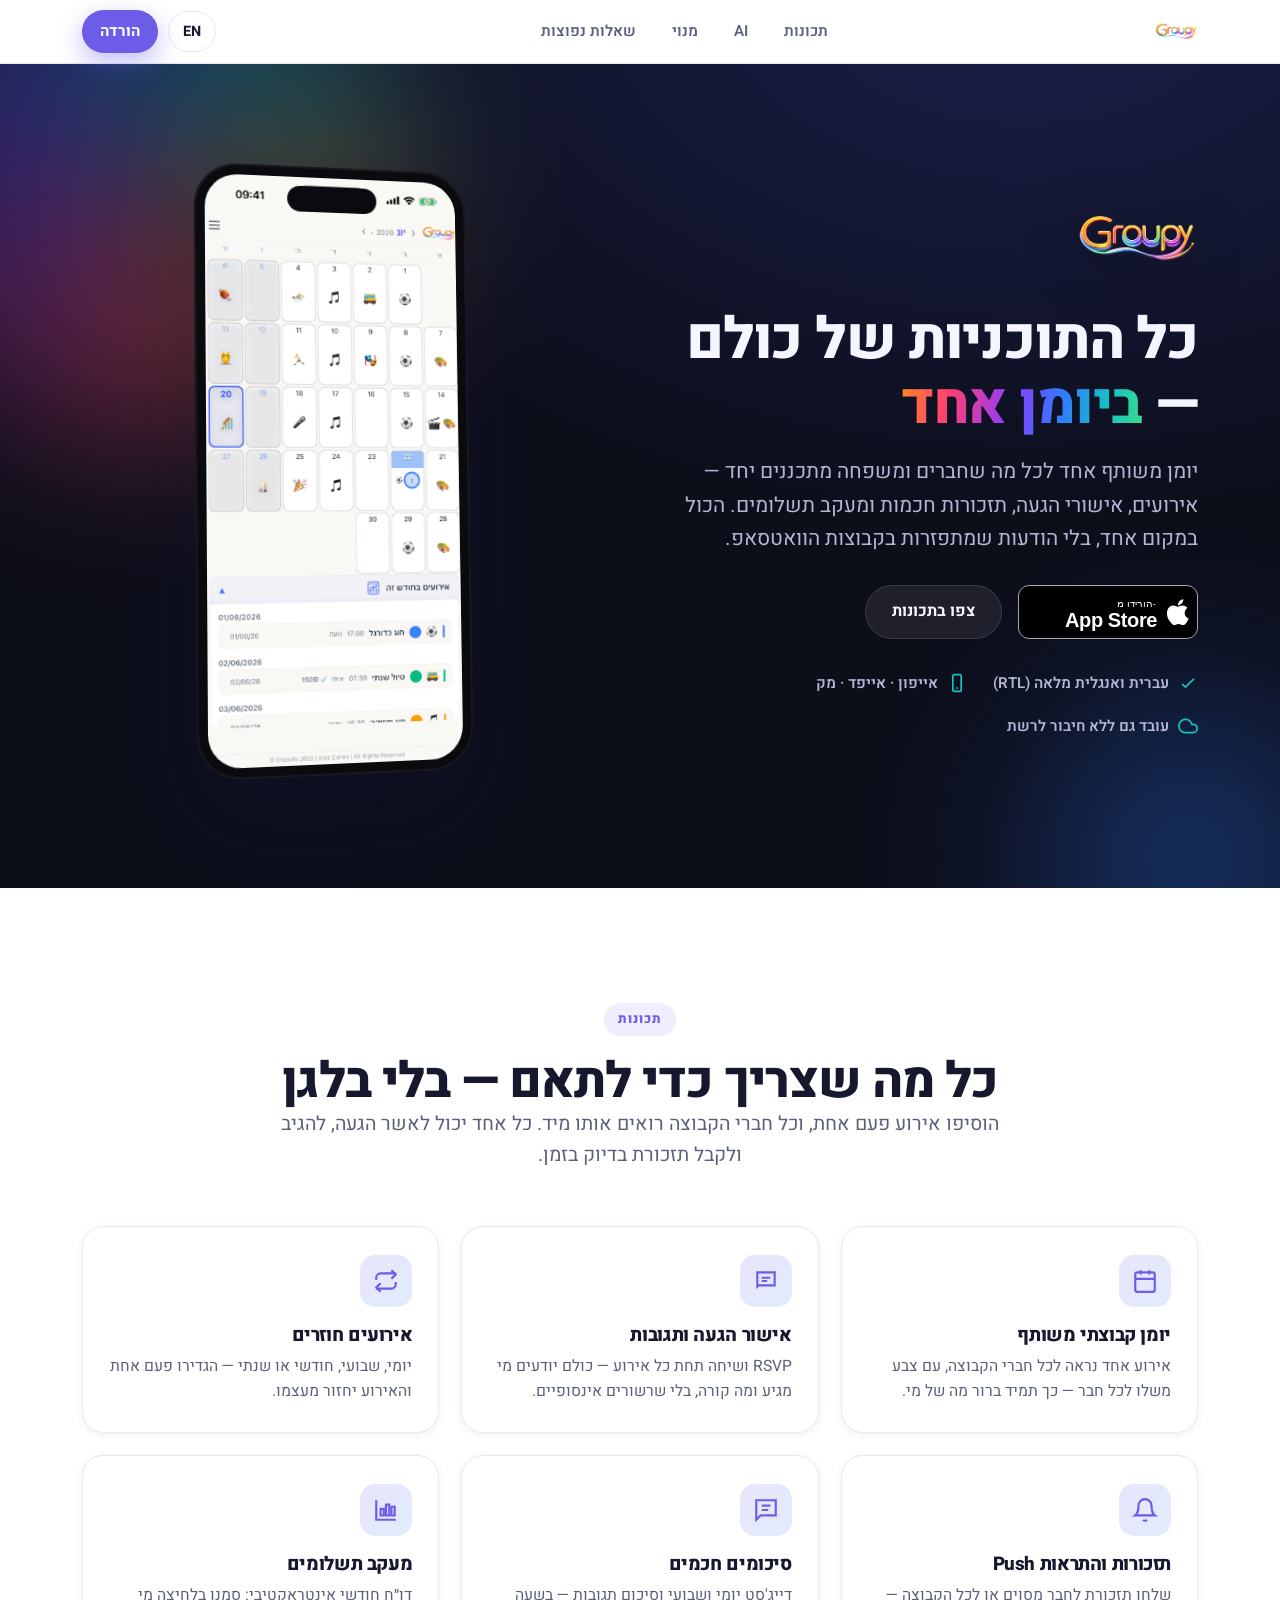
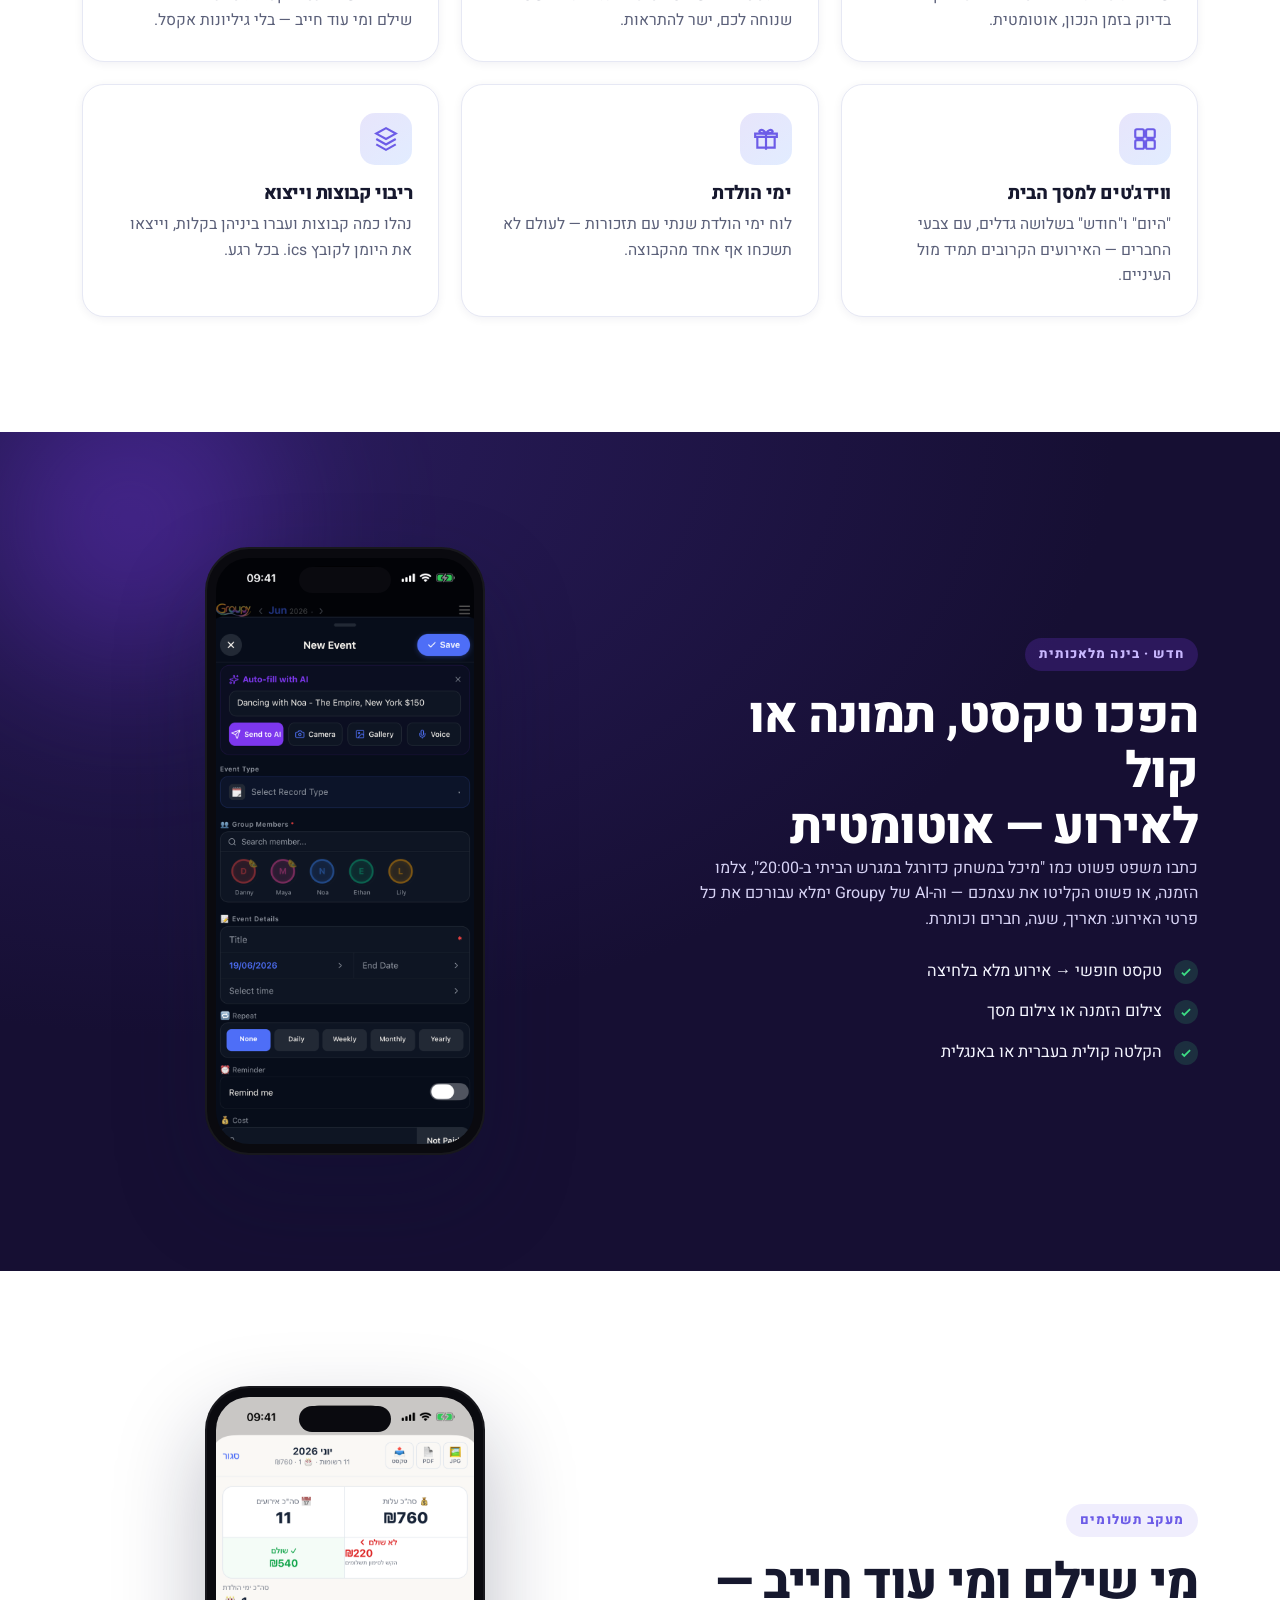
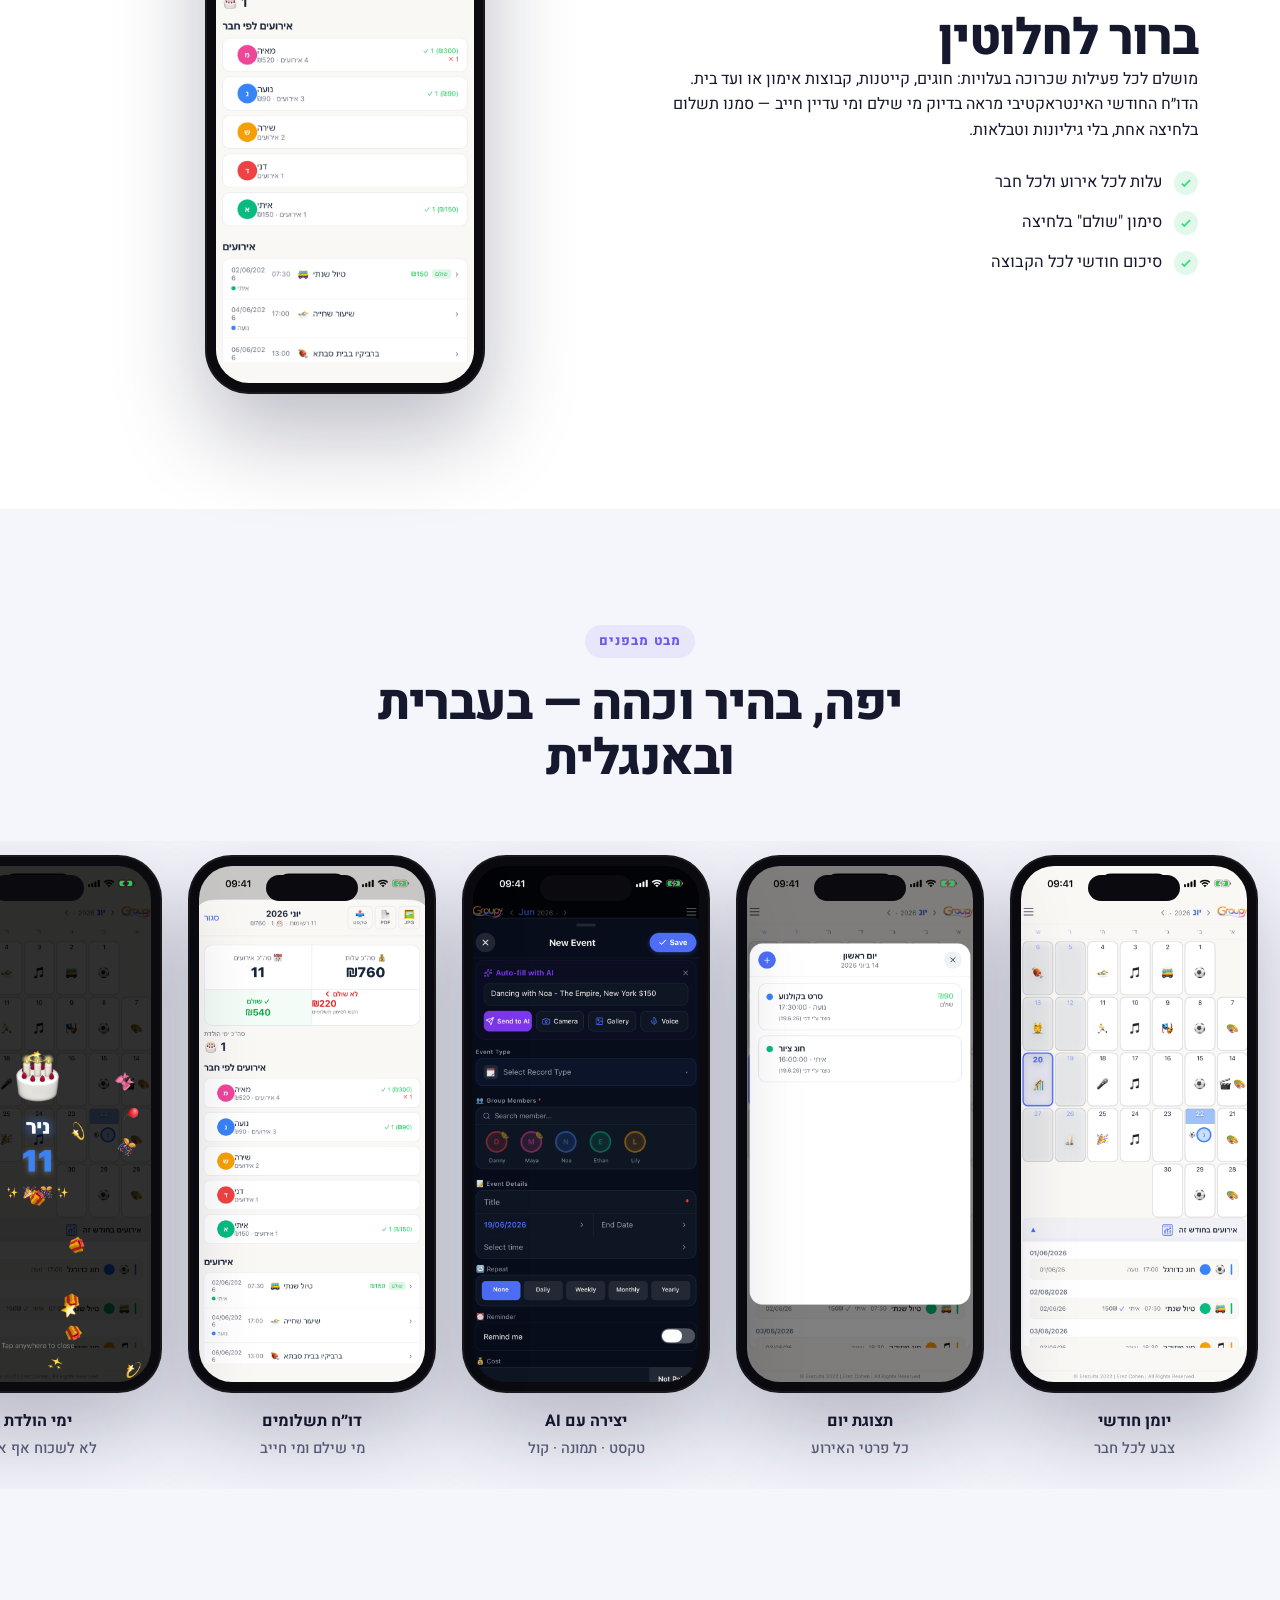
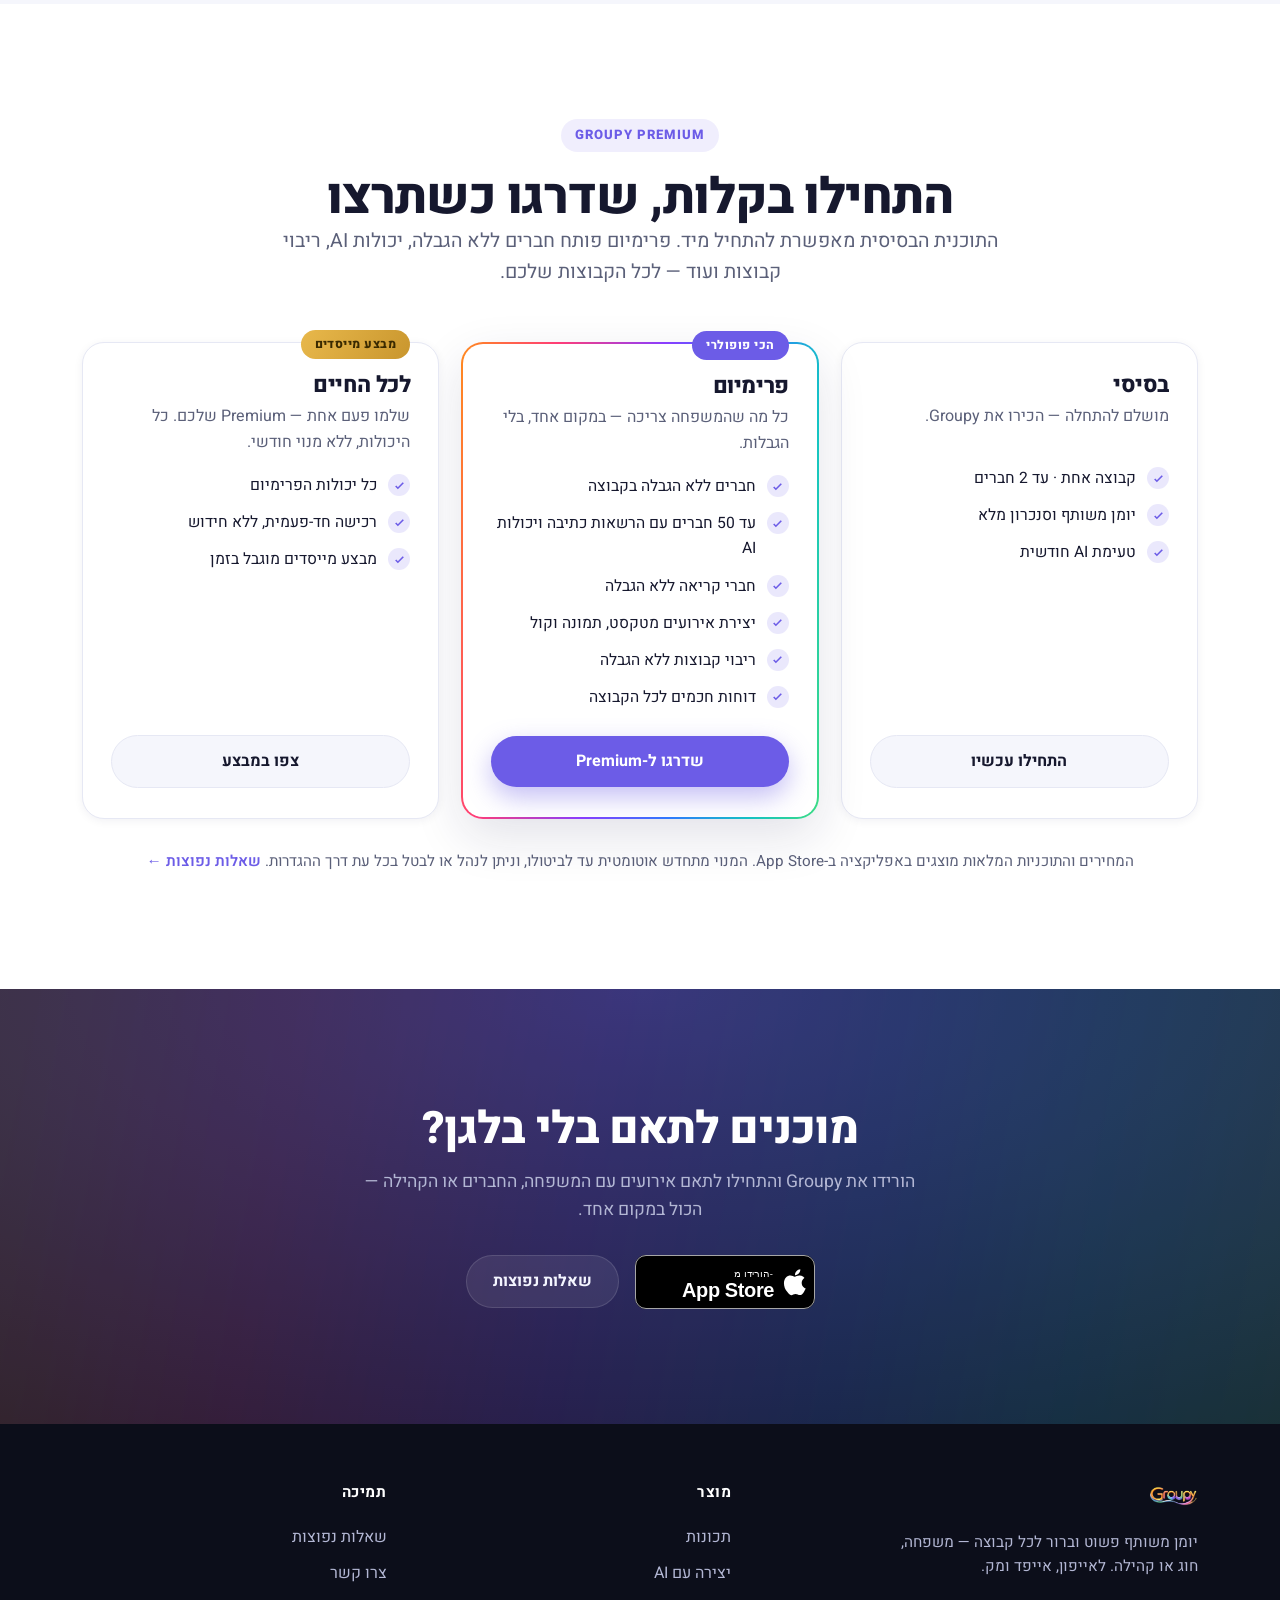
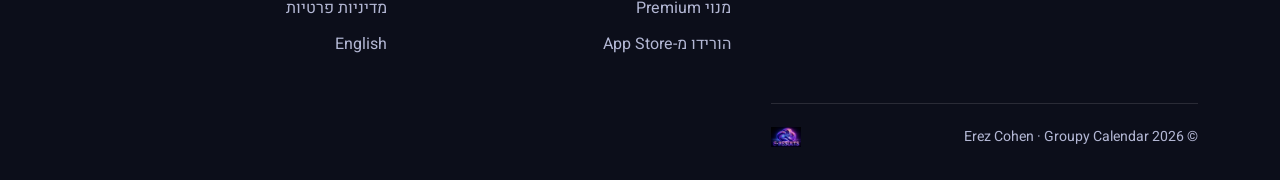
==== index.html @ 944840d6 "Groupy Calendar marketing & support site (bilingual HE/EN, GitHub Pages) Co-Authored-By: Claude Opus" ====
<!DOCTYPE html>
<html lang="he" dir="rtl" class="no-js">
<head>
  <meta charset="UTF-8" />
  <meta name="viewport" content="width=device-width, initial-scale=1" />
  <title>Groupy Calendar — יומן משותף לקבוצות, למשפחה ולחברים</title>
  <meta name="description" content="Groupy הוא יומן משותף פשוט וברור לכל קבוצה — משפחה, חוג או קהילה. אירוע אחד נראה לכולם, עם אישורי הגעה, תזכורות חכמות, יצירת אירועים ב-AI ומעקב תשלומים. לאייפון, אייפד ומק." />
  <meta name="theme-color" content="#0c0e1a" />
  <link rel="canonical" href="https://groupy-web.erezults.com/" />
  <link rel="alternate" hreflang="he" href="https://groupy-web.erezults.com/" />
  <link rel="alternate" hreflang="en" href="https://groupy-web.erezults.com/en/" />
  <link rel="alternate" hreflang="x-default" href="https://groupy-web.erezults.com/" />

  <!-- Open Graph -->
  <meta property="og:type" content="website" />
  <meta property="og:site_name" content="Groupy Calendar" />
  <meta property="og:title" content="Groupy Calendar — יומן משותף לקבוצות" />
  <meta property="og:description" content="כל התוכניות של כולם, ביומן אחד. אירועים, אישורי הגעה, תזכורות, AI ומעקב תשלומים — לאייפון, אייפד ומק." />
  <meta property="og:image" content="https://groupy-web.erezults.com/assets/img/og.png" />
  <meta property="og:url" content="https://groupy-web.erezults.com/" />
  <meta property="og:locale" content="he_IL" />
  <meta name="twitter:card" content="summary_large_image" />

  <link rel="icon" href="/favicon.ico" sizes="any" />
  <link rel="icon" type="image/png" href="/assets/img/favicon.png" />
  <link rel="apple-touch-icon" href="/assets/img/apple-touch-icon.png" />

  <link rel="preconnect" href="https://fonts.googleapis.com" />
  <link rel="preconnect" href="https://fonts.gstatic.com" crossorigin />
  <link href="https://fonts.googleapis.com/css2?family=Heebo:wght@400;500;600;700;800&family=Inter:wght@400;600;700;800&display=swap" rel="stylesheet" />
  <link rel="stylesheet" href="/assets/css/styles.css" />
</head>
<body>
<script>document.documentElement.classList.remove('no-js');</script>

<!-- ===== Nav ===== -->
<header class="nav" id="nav">
  <div class="container">
    <a class="nav-logo" href="/" aria-label="Groupy Calendar">
      <img src="/assets/img/groupy-wordmark.png" alt="Groupy" />
    </a>
    <nav class="nav-links" aria-label="ניווט ראשי">
      <a class="link" href="#features">תכונות</a>
      <a class="link" href="#ai">AI</a>
      <a class="link" href="#subscription">מנוי</a>
      <a class="link" href="/faq.html">שאלות נפוצות</a>
    </nav>
    <div class="nav-right">
      <a class="lang-toggle" href="/en/" hreflang="en" aria-label="Switch to English">EN</a>
      <a class="btn btn-primary nav-cta desk-cta" href="https://apps.apple.com/app/id6779937306" target="_blank" rel="noopener">הורדה</a>
      <button class="nav-burger" aria-label="תפריט" aria-expanded="false"><span></span></button>
    </div>
  </div>
</header>

<!-- ===== Hero ===== -->
<section class="hero">
  <div class="container">
    <div class="hero-copy">
      <img class="hero-wordmark" src="/assets/img/groupy-wordmark.png" alt="Groupy" />
      <h1>כל התוכניות של כולם — <span class="gradient-text">ביומן אחד</span></h1>
      <p class="sub">יומן משותף אחד לכל מה שחברים ומשפחה מתכננים יחד — אירועים, אישורי הגעה, תזכורות חכמות ומעקב תשלומים. הכול במקום אחד, בלי הודעות שמתפזרות בקבוצות הוואטסאפ.</p>
      <div class="hero-actions">
        <a class="appstore-badge" href="https://apps.apple.com/app/id6779937306" target="_blank" rel="noopener" aria-label="הורידו מ-App Store">
          <img src="/assets/img/appstore-badge-he.svg" alt="הורידו מ-App Store" width="180" height="54" />
        </a>
        <a class="btn btn-ghost on-dark" href="#features">צפו בתכונות</a>
      </div>
      <ul class="hero-badges">
        <li class="hero-badge"><svg viewBox="0 0 24 24" fill="none" stroke="currentColor" stroke-width="2"><path d="M5 13l4 4L19 7"/></svg> עברית ואנגלית מלאה (RTL)</li>
        <li class="hero-badge"><svg viewBox="0 0 24 24" fill="none" stroke="currentColor" stroke-width="2"><rect x="7" y="2" width="10" height="20" rx="2"/><path d="M11 18h2"/></svg> אייפון · אייפד · מק</li>
        <li class="hero-badge"><svg viewBox="0 0 24 24" fill="none" stroke="currentColor" stroke-width="2"><path d="M18 10h-1.26A8 8 0 1 0 9 20h9a5 5 0 0 0 0-10z"/></svg> עובד גם ללא חיבור לרשת</li>
      </ul>
    </div>
    <div class="hero-visual">
      <div class="phone phone-tilt">
        <img src="/assets/img/screens/he/calendar.png" alt="מסך היומן של Groupy" loading="eager" />
      </div>
    </div>
  </div>
</section>

<!-- ===== Features ===== -->
<section class="section" id="features">
  <div class="container">
    <div class="section-head reveal">
      <span class="eyebrow">תכונות</span>
      <h2 class="title">כל מה שצריך כדי לתאם — בלי בלגן</h2>
      <p class="lead">הוסיפו אירוע פעם אחת, וכל חברי הקבוצה רואים אותו מיד. כל אחד יכול לאשר הגעה, להגיב ולקבל תזכורת בדיוק בזמן.</p>
    </div>
    <div class="features-grid">
      <article class="feature-card reveal">
        <div class="feature-ic"><svg viewBox="0 0 24 24" fill="none" stroke="currentColor" stroke-width="2"><rect x="3" y="4" width="18" height="18" rx="2"/><path d="M3 10h18M8 2v4M16 2v4"/></svg></div>
        <h3>יומן קבוצתי משותף</h3>
        <p>אירוע אחד נראה לכל חברי הקבוצה, עם צבע משלו לכל חבר — כך תמיד ברור מה של מי.</p>
      </article>
      <article class="feature-card reveal">
        <div class="feature-ic"><svg viewBox="0 0 24 24" fill="none" stroke="currentColor" stroke-width="2"><path d="M4 4h16v12H5.2L4 17.2V4z"/><path d="M8 9h8M8 12h5"/></svg></div>
        <h3>אישור הגעה ותגובות</h3>
        <p>RSVP ושיחה תחת כל אירוע — כולם יודעים מי מגיע ומה קורה, בלי שרשורים אינסופיים.</p>
      </article>
      <article class="feature-card reveal">
        <div class="feature-ic"><svg viewBox="0 0 24 24" fill="none" stroke="currentColor" stroke-width="2"><path d="M17 2l4 4-4 4"/><path d="M3 11V9a4 4 0 0 1 4-4h14"/><path d="M7 22l-4-4 4-4"/><path d="M21 13v2a4 4 0 0 1-4 4H3"/></svg></div>
        <h3>אירועים חוזרים</h3>
        <p>יומי, שבועי, חודשי או שנתי — הגדירו פעם אחת והאירוע יחזור מעצמו.</p>
      </article>
      <article class="feature-card reveal">
        <div class="feature-ic"><svg viewBox="0 0 24 24" fill="none" stroke="currentColor" stroke-width="2"><path d="M18 8a6 6 0 1 0-12 0c0 7-3 9-3 9h18s-3-2-3-9"/><path d="M13.7 21a2 2 0 0 1-3.4 0"/></svg></div>
        <h3>תזכורות והתראות Push</h3>
        <p>שלחו תזכורת לחבר מסוים או לכל הקבוצה — בדיוק בזמן הנכון, אוטומטית.</p>
      </article>
      <article class="feature-card reveal">
        <div class="feature-ic"><svg viewBox="0 0 24 24" fill="none" stroke="currentColor" stroke-width="2"><path d="M3 3h18v14H7l-4 4V3z"/><path d="M8 8h8M8 12h6"/></svg></div>
        <h3>סיכומים חכמים</h3>
        <p>דייג'סט יומי ושבועי וסיכום תגובות — בשעה שנוחה לכם, ישר להתראות.</p>
      </article>
      <article class="feature-card reveal">
        <div class="feature-ic"><svg viewBox="0 0 24 24" fill="none" stroke="currentColor" stroke-width="2"><path d="M3 3v18h18"/><rect x="7" y="11" width="3" height="6"/><rect x="12" y="7" width="3" height="10"/><rect x="17" y="9" width="3" height="8"/></svg></div>
        <h3>מעקב תשלומים</h3>
        <p>דו״ח חודשי אינטראקטיבי: סמנו בלחיצה מי שילם ומי עוד חייב — בלי גיליונות אקסל.</p>
      </article>
      <article class="feature-card reveal">
        <div class="feature-ic"><svg viewBox="0 0 24 24" fill="none" stroke="currentColor" stroke-width="2"><rect x="3" y="3" width="8" height="8" rx="1.5"/><rect x="13" y="3" width="8" height="8" rx="1.5"/><rect x="3" y="13" width="8" height="8" rx="1.5"/><rect x="13" y="13" width="8" height="8" rx="1.5"/></svg></div>
        <h3>ווידג'טים למסך הבית</h3>
        <p>"היום" ו"חודש" בשלושה גדלים, עם צבעי החברים — האירועים הקרובים תמיד מול העיניים.</p>
      </article>
      <article class="feature-card reveal">
        <div class="feature-ic"><svg viewBox="0 0 24 24" fill="none" stroke="currentColor" stroke-width="2"><path d="M20 10v10H4V10"/><path d="M2 7h20v3H2z"/><path d="M12 22V7M12 7S9 2 6.5 4 9 7 12 7zM12 7s3-5 5.5-3S15 7 12 7z"/></svg></div>
        <h3>ימי הולדת</h3>
        <p>לוח ימי הולדת שנתי עם תזכורות — לעולם לא תשכחו אף אחד מהקבוצה.</p>
      </article>
      <article class="feature-card reveal">
        <div class="feature-ic"><svg viewBox="0 0 24 24" fill="none" stroke="currentColor" stroke-width="2"><path d="M12 2l9 5-9 5-9-5 9-5z"/><path d="M3 12l9 5 9-5"/><path d="M3 17l9 5 9-5"/></svg></div>
        <h3>ריבוי קבוצות וייצוא</h3>
        <p>נהלו כמה קבוצות ועברו ביניהן בקלות, וייצאו את היומן לקובץ ‎.ics‎ בכל רגע.</p>
      </article>
    </div>
  </div>
</section>

<!-- ===== AI spotlight ===== -->
<section class="section spotlight" id="ai">
  <div class="container">
    <div class="split">
      <div class="split-copy">
        <span class="eyebrow">חדש · בינה מלאכותית</span>
        <h2 class="title">הפכו טקסט, תמונה או קול<br/>לאירוע — אוטומטית</h2>
        <p>כתבו משפט פשוט כמו "מיכל במשחק כדורגל במגרש הביתי ב-20:00", צלמו הזמנה, או פשוט הקליטו את עצמכם — וה-AI של Groupy ימלא עבורכם את כל פרטי האירוע: תאריך, שעה, חברים וכותרת.</p>
        <ul class="feature-list on-dark">
          <li><span class="check"><svg viewBox="0 0 24 24" fill="none" stroke="currentColor" stroke-width="3"><path d="M5 13l4 4L19 7"/></svg></span> טקסט חופשי → אירוע מלא בלחיצה</li>
          <li><span class="check"><svg viewBox="0 0 24 24" fill="none" stroke="currentColor" stroke-width="3"><path d="M5 13l4 4L19 7"/></svg></span> צילום הזמנה או צילום מסך</li>
          <li><span class="check"><svg viewBox="0 0 24 24" fill="none" stroke="currentColor" stroke-width="3"><path d="M5 13l4 4L19 7"/></svg></span> הקלטה קולית בעברית או באנגלית</li>
        </ul>
      </div>
      <div class="split-media">
        <div class="phone"><img src="/assets/img/screens/he/ai.png" alt="יצירת אירוע עם AI ב-Groupy" loading="lazy" /></div>
      </div>
    </div>
  </div>
</section>

<!-- ===== Payments spotlight ===== -->
<section class="section" id="payments">
  <div class="container">
    <div class="split reverse">
      <div class="split-media">
        <div class="phone"><img src="/assets/img/screens/he/report.png" alt="דו״ח תשלומים חודשי ב-Groupy" loading="lazy" /></div>
      </div>
      <div class="split-copy" dir="rtl">
        <span class="eyebrow">מעקב תשלומים</span>
        <h2 class="title">מי שילם ומי עוד חייב — ברור לחלוטין</h2>
        <p>מושלם לכל פעילות שכרוכה בעלויות: חוגים, קייטנות, קבוצות אימון או ועד בית. הדו״ח החודשי האינטראקטיבי מראה בדיוק מי שילם ומי עדיין חייב — סמנו תשלום בלחיצה אחת, בלי גיליונות וטבלאות.</p>
        <ul class="feature-list">
          <li><span class="check"><svg viewBox="0 0 24 24" fill="none" stroke="currentColor" stroke-width="3"><path d="M5 13l4 4L19 7"/></svg></span> עלות לכל אירוע ולכל חבר</li>
          <li><span class="check"><svg viewBox="0 0 24 24" fill="none" stroke="currentColor" stroke-width="3"><path d="M5 13l4 4L19 7"/></svg></span> סימון "שולם" בלחיצה</li>
          <li><span class="check"><svg viewBox="0 0 24 24" fill="none" stroke="currentColor" stroke-width="3"><path d="M5 13l4 4L19 7"/></svg></span> סיכום חודשי לכל הקבוצה</li>
        </ul>
      </div>
    </div>
  </div>
</section>

<!-- ===== Screens gallery ===== -->
<section class="section" style="background:var(--surface-2)">
  <div class="container">
    <div class="section-head reveal">
      <span class="eyebrow">מבט מבפנים</span>
      <h2 class="title">יפה, בהיר וכהה — בעברית ובאנגלית</h2>
    </div>
  </div>
  <div class="gallery reveal" role="list" aria-label="צילומי מסך">
    <figure class="shot" role="listitem"><div class="phone"><img src="/assets/img/screens/he/calendar.png" alt="יומן חודשי" loading="lazy"/></div><figcaption>יומן חודשי<span>צבע לכל חבר</span></figcaption></figure>
    <figure class="shot" role="listitem"><div class="phone"><img src="/assets/img/screens/he/day.png" alt="תצוגת יום" loading="lazy"/></div><figcaption>תצוגת יום<span>כל פרטי האירוע</span></figcaption></figure>
    <figure class="shot" role="listitem"><div class="phone"><img src="/assets/img/screens/he/ai.png" alt="יצירה עם AI" loading="lazy"/></div><figcaption>יצירה עם AI<span>טקסט · תמונה · קול</span></figcaption></figure>
    <figure class="shot" role="listitem"><div class="phone"><img src="/assets/img/screens/he/report.png" alt="דו״ח תשלומים" loading="lazy"/></div><figcaption>דו״ח תשלומים<span>מי שילם ומי חייב</span></figcaption></figure>
    <figure class="shot" role="listitem"><div class="phone"><img src="/assets/img/screens/he/birthday.png" alt="ימי הולדת" loading="lazy"/></div><figcaption>ימי הולדת<span>לא לשכוח אף אחד</span></figcaption></figure>
    <figure class="shot" role="listitem"><div class="phone"><img src="/assets/img/screens/he/dark.png" alt="מצב כהה" loading="lazy"/></div><figcaption>מצב כהה<span>נעים לעיניים</span></figcaption></figure>
  </div>
</section>

<!-- ===== Subscription ===== -->
<section class="section" id="subscription">
  <div class="container">
    <div class="section-head reveal">
      <span class="eyebrow">Groupy Premium</span>
      <h2 class="title">התחילו בקלות, שדרגו כשתרצו</h2>
      <p class="lead">התוכנית הבסיסית מאפשרת להתחיל מיד. פרימיום פותח חברים ללא הגבלה, יכולות AI, ריבוי קבוצות ועוד — לכל הקבוצות שלכם.</p>
    </div>
    <div class="plans">
      <!-- Basic -->
      <article class="plan reveal">
        <h3>בסיסי</h3>
        <p class="plan-tagline">מושלם להתחלה — הכירו את Groupy.</p>
        <ul>
          <li><span class="check"><svg viewBox="0 0 24 24" fill="none" stroke="currentColor" stroke-width="3"><path d="M5 13l4 4L19 7"/></svg></span> קבוצה אחת · עד 2 חברים</li>
          <li><span class="check"><svg viewBox="0 0 24 24" fill="none" stroke="currentColor" stroke-width="3"><path d="M5 13l4 4L19 7"/></svg></span> יומן משותף וסנכרון מלא</li>
          <li><span class="check"><svg viewBox="0 0 24 24" fill="none" stroke="currentColor" stroke-width="3"><path d="M5 13l4 4L19 7"/></svg></span> טעימת AI חודשית</li>
        </ul>
        <a class="btn btn-ghost" href="https://apps.apple.com/app/id6779937306" target="_blank" rel="noopener">התחילו עכשיו</a>
      </article>
      <!-- Premium -->
      <article class="plan featured reveal">
        <span class="tag">הכי פופולרי</span>
        <h3>פרימיום</h3>
        <p class="plan-tagline">כל מה שהמשפחה צריכה — במקום אחד, בלי הגבלות.</p>
        <ul>
          <li><span class="check"><svg viewBox="0 0 24 24" fill="none" stroke="currentColor" stroke-width="3"><path d="M5 13l4 4L19 7"/></svg></span> חברים ללא הגבלה בקבוצה</li>
          <li><span class="check"><svg viewBox="0 0 24 24" fill="none" stroke="currentColor" stroke-width="3"><path d="M5 13l4 4L19 7"/></svg></span> עד 50 חברים עם הרשאות כתיבה ויכולות AI</li>
          <li><span class="check"><svg viewBox="0 0 24 24" fill="none" stroke="currentColor" stroke-width="3"><path d="M5 13l4 4L19 7"/></svg></span> חברי קריאה ללא הגבלה</li>
          <li><span class="check"><svg viewBox="0 0 24 24" fill="none" stroke="currentColor" stroke-width="3"><path d="M5 13l4 4L19 7"/></svg></span> יצירת אירועים מטקסט, תמונה וקול</li>
          <li><span class="check"><svg viewBox="0 0 24 24" fill="none" stroke="currentColor" stroke-width="3"><path d="M5 13l4 4L19 7"/></svg></span> ריבוי קבוצות ללא הגבלה</li>
          <li><span class="check"><svg viewBox="0 0 24 24" fill="none" stroke="currentColor" stroke-width="3"><path d="M5 13l4 4L19 7"/></svg></span> דוחות חכמים לכל הקבוצה</li>
        </ul>
        <a class="btn btn-primary" href="https://apps.apple.com/app/id6779937306" target="_blank" rel="noopener">שדרגו ל-Premium</a>
      </article>
      <!-- Lifetime -->
      <article class="plan lifetime reveal">
        <span class="tag">מבצע מייסדים</span>
        <h3>לכל החיים</h3>
        <p class="plan-tagline">שלמו פעם אחת — Premium שלכם. כל היכולות, ללא מנוי חודשי.</p>
        <ul>
          <li><span class="check"><svg viewBox="0 0 24 24" fill="none" stroke="currentColor" stroke-width="3"><path d="M5 13l4 4L19 7"/></svg></span> כל יכולות הפרימיום</li>
          <li><span class="check"><svg viewBox="0 0 24 24" fill="none" stroke="currentColor" stroke-width="3"><path d="M5 13l4 4L19 7"/></svg></span> רכישה חד-פעמית, ללא חידוש</li>
          <li><span class="check"><svg viewBox="0 0 24 24" fill="none" stroke="currentColor" stroke-width="3"><path d="M5 13l4 4L19 7"/></svg></span> מבצע מייסדים מוגבל בזמן</li>
        </ul>
        <a class="btn btn-ghost" href="https://apps.apple.com/app/id6779937306" target="_blank" rel="noopener">צפו במבצע</a>
      </article>
    </div>
    <p class="plan-note">המחירים והתוכניות המלאות מוצגים באפליקציה ב-App Store. המנוי מתחדש אוטומטית עד לביטולו, וניתן לנהל או לבטל בכל עת דרך ההגדרות. <a href="/faq.html" style="color:var(--accent);font-weight:600">שאלות נפוצות ←</a></p>
  </div>
</section>

<!-- ===== CTA band ===== -->
<section class="section cta-band">
  <div class="container">
    <h2>מוכנים לתאם בלי בלגן?</h2>
    <p>הורידו את Groupy והתחילו לתאם אירועים עם המשפחה, החברים או הקהילה — הכול במקום אחד.</p>
    <div class="cta-actions">
      <a class="appstore-badge" href="https://apps.apple.com/app/id6779937306" target="_blank" rel="noopener" aria-label="הורידו מ-App Store">
        <img src="/assets/img/appstore-badge-he.svg" alt="הורידו מ-App Store" width="180" height="54" />
      </a>
      <a class="btn btn-ghost on-dark" href="/faq.html">שאלות נפוצות</a>
    </div>
  </div>
</section>

<!-- ===== Footer ===== -->
<footer class="footer">
  <div class="container">
    <div class="footer-brand">
      <img src="/assets/img/groupy-wordmark.png" alt="Groupy" />
      <p>יומן משותף פשוט וברור לכל קבוצה — משפחה, חוג או קהילה. לאייפון, אייפד ומק.</p>
    </div>
    <div>
      <h4>מוצר</h4>
      <a href="#features">תכונות</a><br/>
      <a href="#ai">יצירה עם AI</a><br/>
      <a href="#subscription">מנוי Premium</a><br/>
      <a href="https://apps.apple.com/app/id6779937306" target="_blank" rel="noopener">הורידו מ-App Store</a>
    </div>
    <div>
      <h4>תמיכה</h4>
      <a href="/faq.html">שאלות נפוצות</a><br/>
      <a href="mailto:erezults@gmail.com">צרו קשר</a><br/>
      <a href="/privacy.html">מדיניות פרטיות</a><br/>
      <a href="/en/" hreflang="en">English</a>
    </div>
  </div>
  <div class="container">
    <div class="footer-bottom">
      <span>© 2026 Erez Cohen · Groupy Calendar</span>
      <span class="ez"><img src="/assets/img/erezults-logo.png" alt="Erezults" /></span>
    </div>
  </div>
</footer>

<script type="application/ld+json">
{
  "@context": "https://schema.org",
  "@type": "SoftwareApplication",
  "name": "Groupy Calendar",
  "operatingSystem": "iOS, iPadOS, macOS",
  "applicationCategory": "ProductivityApplication",
  "url": "https://groupy-web.erezults.com/",
  "image": "https://groupy-web.erezults.com/assets/img/og.png",
  "inLanguage": ["he", "en"],
  "description": "יומן משותף פשוט וברור לכל קבוצה — משפחה, חוג או קהילה. אירוע אחד נראה לכולם, עם אישורי הגעה, תזכורות, יצירת אירועים ב-AI ומעקב תשלומים.",
  "author": { "@type": "Organization", "name": "E-REZULTS", "email": "erezults@gmail.com" },
  "downloadUrl": "https://apps.apple.com/app/id6779937306"
}
</script>
<script src="/assets/js/main.js" defer></script>
</body>
</html>
---- assets/css/styles.css ----
/* ============================================================================
   Groupy Calendar — marketing site
   Bilingual (HE/RTL + EN/LTR) static site. Logical properties throughout so the
   same CSS serves both directions. Brand = the rainbow "Groupy" wordmark.
   ========================================================================== */

/* ----- Design tokens ----------------------------------------------------- */
:root {
  /* Brand rainbow (sampled from the Groupy wordmark) */
  --brand-orange: #ff8a1e;
  --brand-pink:   #ff3d77;
  --brand-purple: #8b3dff;
  --brand-blue:   #2f7bff;
  --brand-teal:   #14c4c4;
  --brand-green:  #3ddc84;
  --rainbow: linear-gradient(100deg,
              var(--brand-orange) 0%, var(--brand-pink) 22%,
              var(--brand-purple) 46%, var(--brand-blue) 66%,
              var(--brand-teal) 84%, var(--brand-green) 100%);

  /* Accents */
  --accent:        #6c5ce7;   /* indigo, app primary feel */
  --accent-strong: #7c3aed;   /* AI purple */
  --gold-1: #e8b84b;
  --gold-2: #c9962e;

  /* Neutrals */
  --ink:        #0c0e1a;      /* deep indigo-black (hero / footer) */
  --ink-soft:   #14172a;
  --text:       #16182e;
  --text-muted: #5b6079;
  --text-on-dark:        #f4f5ff;
  --text-on-dark-muted:  #b3b7d4;
  --surface:    #ffffff;
  --surface-2:  #f5f6fc;
  --surface-3:  #eceefb;
  --border:     #e6e8f4;
  --border-dark: rgba(255,255,255,.12);

  /* Type */
  --font-en: "Inter", -apple-system, BlinkMacSystemFont, "Segoe UI", Roboto, Helvetica, Arial, sans-serif;
  --font-he: "Heebo", "Assistant", -apple-system, BlinkMacSystemFont, "Segoe UI", Arial, sans-serif;
  --font: var(--font-en);

  /* Layout */
  --maxw: 1160px;
  --radius: 22px;
  --radius-sm: 14px;
  --shadow-sm: 0 2px 10px rgba(20,24,60,.06);
  --shadow-md: 0 18px 50px rgba(24,28,70,.12);
  --shadow-lg: 0 40px 90px rgba(16,18,52,.28);
  --nav-h: 64px;
}

html[lang="he"] { --font: var(--font-he); }

/* ----- Reset ------------------------------------------------------------- */
*, *::before, *::after { box-sizing: border-box; }
* { margin: 0; }
html { scroll-behavior: smooth; -webkit-text-size-adjust: 100%; }
body {
  font-family: var(--font);
  color: var(--text);
  background: var(--surface);
  line-height: 1.6;
  -webkit-font-smoothing: antialiased;
  text-rendering: optimizeLegibility;
  overflow-x: hidden;
}
img, svg { display: block; max-width: 100%; }
a { color: inherit; text-decoration: none; }
button { font: inherit; cursor: pointer; }
ul { list-style: none; padding: 0; }
:focus-visible { outline: 3px solid var(--accent); outline-offset: 2px; border-radius: 6px; }

/* ----- Helpers ----------------------------------------------------------- */
.container { width: 100%; max-width: var(--maxw); margin-inline: auto; padding-inline: 22px; }
.section { padding-block: clamp(64px, 9vw, 120px); }
.eyebrow {
  display: inline-block; font-weight: 800; font-size: .82rem; letter-spacing: .08em;
  text-transform: uppercase; color: var(--accent);
  background: rgba(108,92,231,.1); padding: 6px 14px; border-radius: 999px; margin-bottom: 18px;
}
.section-head { max-width: 720px; margin-inline: auto; text-align: center; margin-bottom: 54px; }
.gradient-text {
  background: var(--rainbow); -webkit-background-clip: text; background-clip: text;
  color: transparent; -webkit-text-fill-color: transparent;
}
h1, h2, h3 { line-height: 1.12; letter-spacing: -.02em; font-weight: 800; }
h2.title { font-size: clamp(2rem, 4.4vw, 3.1rem); }
.lead { font-size: clamp(1.05rem, 1.6vw, 1.22rem); color: var(--text-muted); }
.center { text-align: center; }

/* ----- Buttons ----------------------------------------------------------- */
.btn {
  display: inline-flex; align-items: center; justify-content: center; gap: 10px;
  font-weight: 700; padding: 13px 26px; border-radius: 999px; border: 0;
  transition: transform .18s ease, box-shadow .18s ease, background .18s ease;
  white-space: nowrap;
}
.btn:active { transform: translateY(1px) scale(.99); }
.btn-primary { color: #fff; background: var(--accent); box-shadow: 0 10px 26px rgba(108,92,231,.4); }
.btn-primary:hover { background: #5a49db; box-shadow: 0 14px 32px rgba(108,92,231,.5); transform: translateY(-2px); }
.btn-ghost { color: var(--text); background: var(--surface-2); border: 1px solid var(--border); }
.btn-ghost:hover { background: var(--surface-3); transform: translateY(-2px); }
.btn-ghost.on-dark { color: var(--text-on-dark); background: rgba(255,255,255,.08); border-color: var(--border-dark); }
.btn-ghost.on-dark:hover { background: rgba(255,255,255,.16); }

/* Apple "Download on the App Store" badge */
.appstore-badge { display: inline-flex; transition: transform .18s ease, filter .18s ease; }
.appstore-badge:hover { transform: translateY(-2px); filter: brightness(1.08); }
.appstore-badge svg { height: 56px; width: auto; }
.appstore-badge.sm svg { height: 48px; }

/* ----- Navbar ------------------------------------------------------------ */
.nav {
  position: sticky; top: 0; z-index: 50; height: var(--nav-h);
  display: flex; align-items: center;
  background: rgba(255,255,255,.72); backdrop-filter: saturate(180%) blur(18px);
  -webkit-backdrop-filter: saturate(180%) blur(18px);
  border-bottom: 1px solid var(--border);
}
.nav .container { display: flex; align-items: center; justify-content: space-between; gap: 18px; }
.nav-logo { display: flex; align-items: center; gap: 10px; font-weight: 800; }
.nav-logo img { height: 30px; }
.nav-links { display: flex; align-items: center; gap: 8px; }
.nav-links a.link {
  padding: 8px 14px; border-radius: 999px; color: var(--text-muted); font-weight: 600; font-size: .95rem;
  transition: color .15s ease, background .15s ease;
}
.nav-links a.link:hover { color: var(--text); background: var(--surface-2); }
.nav-right { display: flex; align-items: center; gap: 10px; }
.lang-toggle {
  display: inline-flex; align-items: center; gap: 6px; font-weight: 700; font-size: .9rem;
  padding: 8px 14px; border-radius: 999px; border: 1px solid var(--border); background: var(--surface);
  color: var(--text); transition: background .15s ease;
}
.lang-toggle:hover { background: var(--surface-2); }
.nav-cta { padding: 9px 18px; font-size: .95rem; }
.nav-burger { display: none; width: 42px; height: 42px; border-radius: 12px; border: 1px solid var(--border);
  background: var(--surface); align-items: center; justify-content: center; }
.nav-burger span { display: block; width: 18px; height: 2px; background: var(--text); position: relative; }
.nav-burger span::before, .nav-burger span::after { content: ""; position: absolute; inset-inline: 0; height: 2px; background: var(--text); }
.nav-burger span::before { top: -6px; } .nav-burger span::after { top: 6px; }

/* ----- Hero -------------------------------------------------------------- */
.hero {
  position: relative; overflow: hidden; color: var(--text-on-dark);
  background: radial-gradient(120% 120% at 80% -10%, #1b1f4a 0%, var(--ink) 55%);
  padding-block: clamp(56px, 8vw, 100px) clamp(70px, 9vw, 120px);
}
.hero::before, .hero::after {
  content: ""; position: absolute; border-radius: 50%; filter: blur(80px); opacity: .5; z-index: 0;
  pointer-events: none;
}
.hero::before { width: 540px; height: 540px; inset-block-start: -160px; inset-inline-end: -120px;
  background: conic-gradient(from 120deg, var(--brand-orange), var(--brand-pink), var(--brand-purple), var(--brand-blue), var(--brand-teal), var(--brand-orange)); opacity: .35; }
.hero::after { width: 460px; height: 460px; inset-block-end: -200px; inset-inline-start: -140px;
  background: radial-gradient(circle, var(--brand-blue), transparent 70%); opacity: .45; }
.hero .container { position: relative; z-index: 1; display: grid; grid-template-columns: 1.05fr .95fr;
  gap: clamp(24px, 4vw, 60px); align-items: center; }
.hero-copy { max-width: 620px; }
.hero-wordmark { height: clamp(54px, 8vw, 84px); width: auto; margin-bottom: 26px; filter: drop-shadow(0 8px 30px rgba(0,0,0,.4)); }
.hero h1 { font-size: clamp(2.1rem, 5vw, 3.6rem); margin-bottom: 18px; }
.hero p.sub { font-size: clamp(1.06rem, 1.8vw, 1.3rem); color: var(--text-on-dark-muted); margin-bottom: 30px; max-width: 540px; }
.hero-actions { display: flex; flex-wrap: wrap; align-items: center; gap: 16px; }
.hero-badges { display: flex; flex-wrap: wrap; gap: 18px 26px; margin-top: 32px; }
.hero-badge { display: inline-flex; align-items: center; gap: 9px; color: var(--text-on-dark-muted); font-weight: 600; font-size: .95rem; }
.hero-badge svg { width: 20px; height: 20px; color: var(--brand-teal); flex: none; }

/* Hero phone */
.hero-visual { display: flex; justify-content: center; position: relative; }
.hero-visual .phone { animation: float 6s ease-in-out infinite; }
@keyframes float { 0%,100% { transform: translateY(0); } 50% { transform: translateY(-16px); } }

/* ----- iPhone mockup ----------------------------------------------------- */
.phone {
  position: relative; width: 280px; max-width: 76vw; aspect-ratio: 1320 / 2868;
  background: #0a0a0f; border-radius: 44px; padding: 11px;
  box-shadow: var(--shadow-lg), inset 0 0 0 2px rgba(255,255,255,.06);
}
.phone::before { /* dynamic island */
  content: ""; position: absolute; top: 20px; inset-inline: 0; margin-inline: auto;
  width: 92px; height: 26px; background: #0a0a0f; border-radius: 999px; z-index: 3;
}
.phone img { width: 100%; height: 100%; object-fit: cover; border-radius: 33px; display: block; }
.phone-tilt { transform: perspective(1400px) rotateY(-12deg) rotateX(3deg); }
html[dir="rtl"] .phone-tilt { transform: perspective(1400px) rotateY(12deg) rotateX(3deg); }

/* ----- Logo strip / pills ------------------------------------------------ */
.pills { display: flex; flex-wrap: wrap; justify-content: center; gap: 12px; }
.pill { display: inline-flex; align-items: center; gap: 9px; padding: 10px 18px; border-radius: 999px;
  background: var(--surface-2); border: 1px solid var(--border); font-weight: 600; color: var(--text); font-size: .95rem; }
.pill svg { width: 18px; height: 18px; color: var(--accent); }

/* ----- Feature grid ------------------------------------------------------ */
.features-grid { display: grid; grid-template-columns: repeat(3, 1fr); gap: 22px; }
.feature-card {
  background: var(--surface); border: 1px solid var(--border); border-radius: var(--radius);
  padding: 28px 26px; box-shadow: var(--shadow-sm); transition: transform .2s ease, box-shadow .2s ease, border-color .2s ease;
}
.feature-card:hover { transform: translateY(-4px); box-shadow: var(--shadow-md); border-color: #d6d9ef; }
.feature-ic { width: 52px; height: 52px; border-radius: 15px; display: grid; place-items: center; margin-bottom: 18px;
  background: linear-gradient(140deg, rgba(108,92,231,.16), rgba(47,123,255,.14)); color: var(--accent); }
.feature-ic svg { width: 26px; height: 26px; }
.feature-card h3 { font-size: 1.18rem; margin-bottom: 8px; }
.feature-card p { color: var(--text-muted); font-size: .98rem; }

/* ----- Split / spotlight ------------------------------------------------- */
.split { display: grid; grid-template-columns: 1fr 1fr; gap: clamp(28px, 5vw, 72px); align-items: center; }
.split.reverse { direction: ltr; }
.split-media { display: flex; justify-content: center; }
.spotlight {
  position: relative; overflow: hidden; color: var(--text-on-dark);
  background: radial-gradient(120% 120% at 15% 0%, #2a1c5e 0%, #160f33 60%);
}
.spotlight::after { content:""; position:absolute; width:420px; height:420px; border-radius:50%;
  background: radial-gradient(circle, var(--accent-strong), transparent 70%); filter: blur(70px); opacity:.5;
  inset-block-start:-120px; inset-inline-end:-80px; }
.spotlight .eyebrow { color: #c9b8ff; background: rgba(124,58,237,.22); }
.spotlight h2 { color: #fff; }
.spotlight p { color: #d7d3f5; }
.spotlight .container { position: relative; z-index: 1; }
.feature-list { display: grid; gap: 14px; margin-top: 26px; }
.feature-list li { display: flex; align-items: flex-start; gap: 12px; font-size: 1.02rem; }
.feature-list .check { flex: none; width: 24px; height: 24px; border-radius: 50%; display: grid; place-items: center;
  background: rgba(61,220,132,.16); color: var(--brand-green); margin-top: 2px; }
.feature-list .check svg { width: 14px; height: 14px; }
.on-dark .feature-list li { color: var(--text-on-dark); }

/* ----- Screens gallery --------------------------------------------------- */
.gallery { display: flex; gap: 26px; overflow-x: auto; padding-block: 14px 28px; padding-inline: 22px;
  scroll-snap-type: x mandatory; -webkit-overflow-scrolling: touch; }
.gallery::-webkit-scrollbar { height: 8px; }
.gallery::-webkit-scrollbar-thumb { background: var(--border); border-radius: 999px; }
.gallery .shot { scroll-snap-align: center; flex: none; }
.gallery .phone { width: 248px; }
.shot figcaption { text-align: center; margin-top: 16px; font-weight: 700; color: var(--text); }
.shot figcaption span { display: block; font-weight: 500; color: var(--text-muted); font-size: .92rem; margin-top: 2px; }

/* ----- Subscription / plans --------------------------------------------- */
.plans { display: grid; grid-template-columns: repeat(3, 1fr); gap: 22px; align-items: stretch; }
.plan {
  position: relative; display: flex; flex-direction: column; background: var(--surface);
  border: 1px solid var(--border); border-radius: var(--radius); padding: 30px 28px; box-shadow: var(--shadow-sm);
}
.plan.featured { border: 0; box-shadow: var(--shadow-md);
  background: linear-gradient(var(--surface), var(--surface)) padding-box,
              var(--rainbow) border-box; border: 2px solid transparent; }
.plan .tag { position: absolute; inset-block-start: -13px; inset-inline-start: 28px; padding: 5px 14px; border-radius: 999px;
  font-size: .76rem; font-weight: 800; letter-spacing: .04em; text-transform: uppercase; color: #fff; background: var(--accent); }
.plan.lifetime .tag { background: linear-gradient(120deg, var(--gold-1), var(--gold-2)); color: #3a2a00; }
.plan h3 { font-size: 1.4rem; margin-bottom: 6px; }
.plan .plan-tagline { color: var(--text-muted); margin-bottom: 18px; min-height: 44px; }
.plan .price-note { font-weight: 700; color: var(--accent); margin-bottom: 20px; font-size: .96rem; }
.plan.lifetime .price-note { color: var(--gold-2); }
.plan ul { display: grid; gap: 12px; margin-bottom: 26px; }
.plan li { display: flex; align-items: flex-start; gap: 11px; color: var(--text); font-size: .98rem; }
.plan li .check { flex: none; width: 22px; height: 22px; border-radius: 50%; display: grid; place-items: center;
  background: rgba(108,92,231,.14); color: var(--accent); margin-top: 1px; }
.plan li .check svg { width: 13px; height: 13px; }
.plan .btn { margin-top: auto; width: 100%; }
.plan-note { text-align: center; color: var(--text-muted); margin-top: 30px; font-size: .95rem; }

/* ----- CTA band ---------------------------------------------------------- */
.cta-band { position: relative; overflow: hidden; color: #fff; text-align: center;
  background: radial-gradient(120% 140% at 50% 0%, #2a2f66, var(--ink)); }
.cta-band::before { content:""; position:absolute; inset:0; background: var(--rainbow); opacity:.14; mix-blend-mode: screen; }
.cta-band .container { position: relative; z-index: 1; }
.cta-band h2 { color: #fff; font-size: clamp(1.9rem, 4vw, 2.8rem); margin-bottom: 14px; }
.cta-band p { color: var(--text-on-dark-muted); max-width: 560px; margin-inline: auto; margin-bottom: 30px; font-size: 1.1rem; }
.cta-actions { display: flex; flex-wrap: wrap; gap: 16px; justify-content: center; align-items: center; }

/* ----- FAQ --------------------------------------------------------------- */
.faq-hero { background: radial-gradient(120% 120% at 80% -10%, #1b1f4a 0%, var(--ink) 60%); color: var(--text-on-dark);
  padding-block: clamp(56px, 8vw, 88px); text-align: center; }
.faq-hero h1 { font-size: clamp(2rem, 4.5vw, 3rem); margin-bottom: 12px; }
.faq-hero p { color: var(--text-on-dark-muted); max-width: 560px; margin-inline: auto; font-size: 1.1rem; }
.faq-wrap { max-width: 800px; margin-inline: auto; }
.faq-group-title { font-size: 1.3rem; margin: 36px 0 14px; }
.faq-item { border: 1px solid var(--border); border-radius: var(--radius-sm); background: var(--surface);
  margin-bottom: 12px; overflow: hidden; box-shadow: var(--shadow-sm); }
.faq-q { display: flex; align-items: center; justify-content: space-between; gap: 16px; width: 100%;
  text-align: start; padding: 20px 22px; background: none; border: 0; font-weight: 700; font-size: 1.05rem; color: var(--text); }
.faq-q .chev { flex: none; width: 22px; height: 22px; color: var(--accent); transition: transform .25s ease; }
.faq-item.open .faq-q .chev { transform: rotate(180deg); }
.faq-a { padding: 0 22px; max-height: 0; overflow: hidden; transition: max-height .35s ease, padding .35s ease; color: var(--text-muted); }
.faq-item.open .faq-a { padding: 0 22px 22px; max-height: 640px; }
.faq-a p + p { margin-top: 10px; }
.faq-a a { color: var(--accent); font-weight: 600; }
/* No-JS fallback: show all answers */
.no-js .faq-a { max-height: none; padding: 0 22px 22px; }
.no-js .faq-q .chev { display: none; }

/* ----- Footer ------------------------------------------------------------ */
.footer { background: var(--ink); color: var(--text-on-dark-muted); padding-block: 56px 32px; }
.footer .container { display: grid; grid-template-columns: 1.4fr 1fr 1fr; gap: 40px; }
.footer h4 { color: #fff; font-size: .95rem; letter-spacing: .04em; text-transform: uppercase; margin-bottom: 16px; }
.footer a { color: var(--text-on-dark-muted); display: inline-block; padding: 5px 0; transition: color .15s ease; }
.footer a:hover { color: #fff; }
.footer-brand img { height: 34px; margin-bottom: 16px; }
.footer-brand p { max-width: 320px; font-size: .96rem; }
.footer-bottom { border-top: 1px solid var(--border-dark); margin-top: 40px; padding-top: 22px;
  display: flex; flex-wrap: wrap; gap: 12px; justify-content: space-between; align-items: center; font-size: .88rem; }
.footer-bottom .ez { display: inline-flex; align-items: center; gap: 8px; }
.footer-bottom .ez img { height: 20px; opacity: .9; }

/* ----- Reveal animation -------------------------------------------------- */
.reveal { opacity: 0; transform: translateY(24px); transition: opacity .6s ease, transform .6s ease; }
.reveal.in { opacity: 1; transform: none; }
@media (prefers-reduced-motion: reduce) {
  .reveal { opacity: 1; transform: none; transition: none; }
  .hero-visual .phone { animation: none; }
  html { scroll-behavior: auto; }
}

/* ----- Responsive -------------------------------------------------------- */
@media (max-width: 940px) {
  .hero .container { grid-template-columns: 1fr; text-align: center; }
  .hero-copy { margin-inline: auto; }
  .hero p.sub { margin-inline: auto; }
  .hero-actions, .hero-badges { justify-content: center; }
  .hero-visual { margin-top: 44px; }
  .phone-tilt, html[dir="rtl"] .phone-tilt { transform: none; }
  .features-grid { grid-template-columns: repeat(2, 1fr); }
  .plans { grid-template-columns: 1fr; max-width: 440px; margin-inline: auto; }
  .split { grid-template-columns: 1fr; }
  .split .split-copy { order: 2; }
  .split .split-media { order: 1; }
  .footer .container { grid-template-columns: 1fr 1fr; }
  .footer-brand { grid-column: 1 / -1; }
}
@media (max-width: 600px) {
  .nav-links, .nav .desk-cta { display: none; }
  .nav-burger { display: inline-flex; }
  .nav.open .nav-links { display: flex; position: absolute; inset-block-start: var(--nav-h); inset-inline: 0;
    flex-direction: column; align-items: stretch; gap: 4px; padding: 14px 22px 22px;
    background: rgba(255,255,255,.97); backdrop-filter: blur(18px); border-bottom: 1px solid var(--border); box-shadow: var(--shadow-md); }
  .nav.open .nav-links a.link { padding: 12px 14px; font-size: 1.05rem; }
  .features-grid { grid-template-columns: 1fr; }
  .feature-card { padding: 24px 22px; }
}
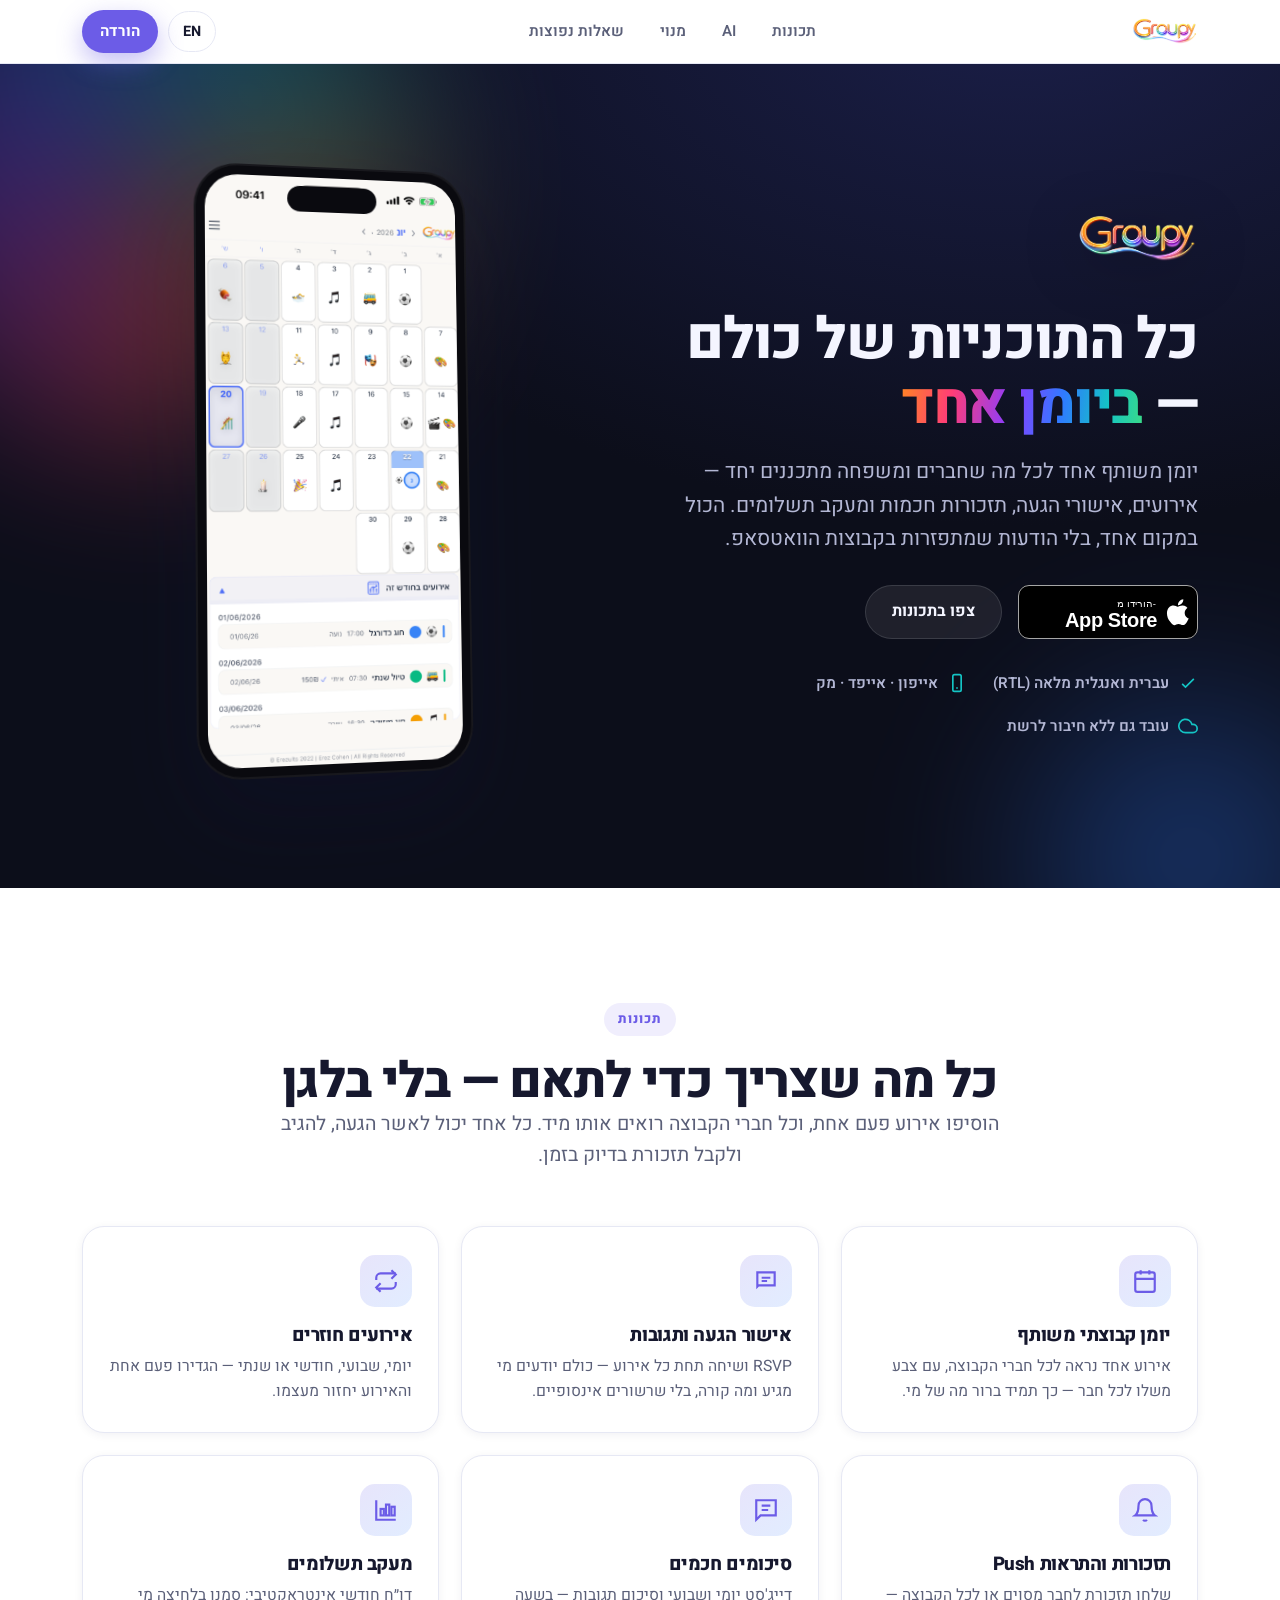
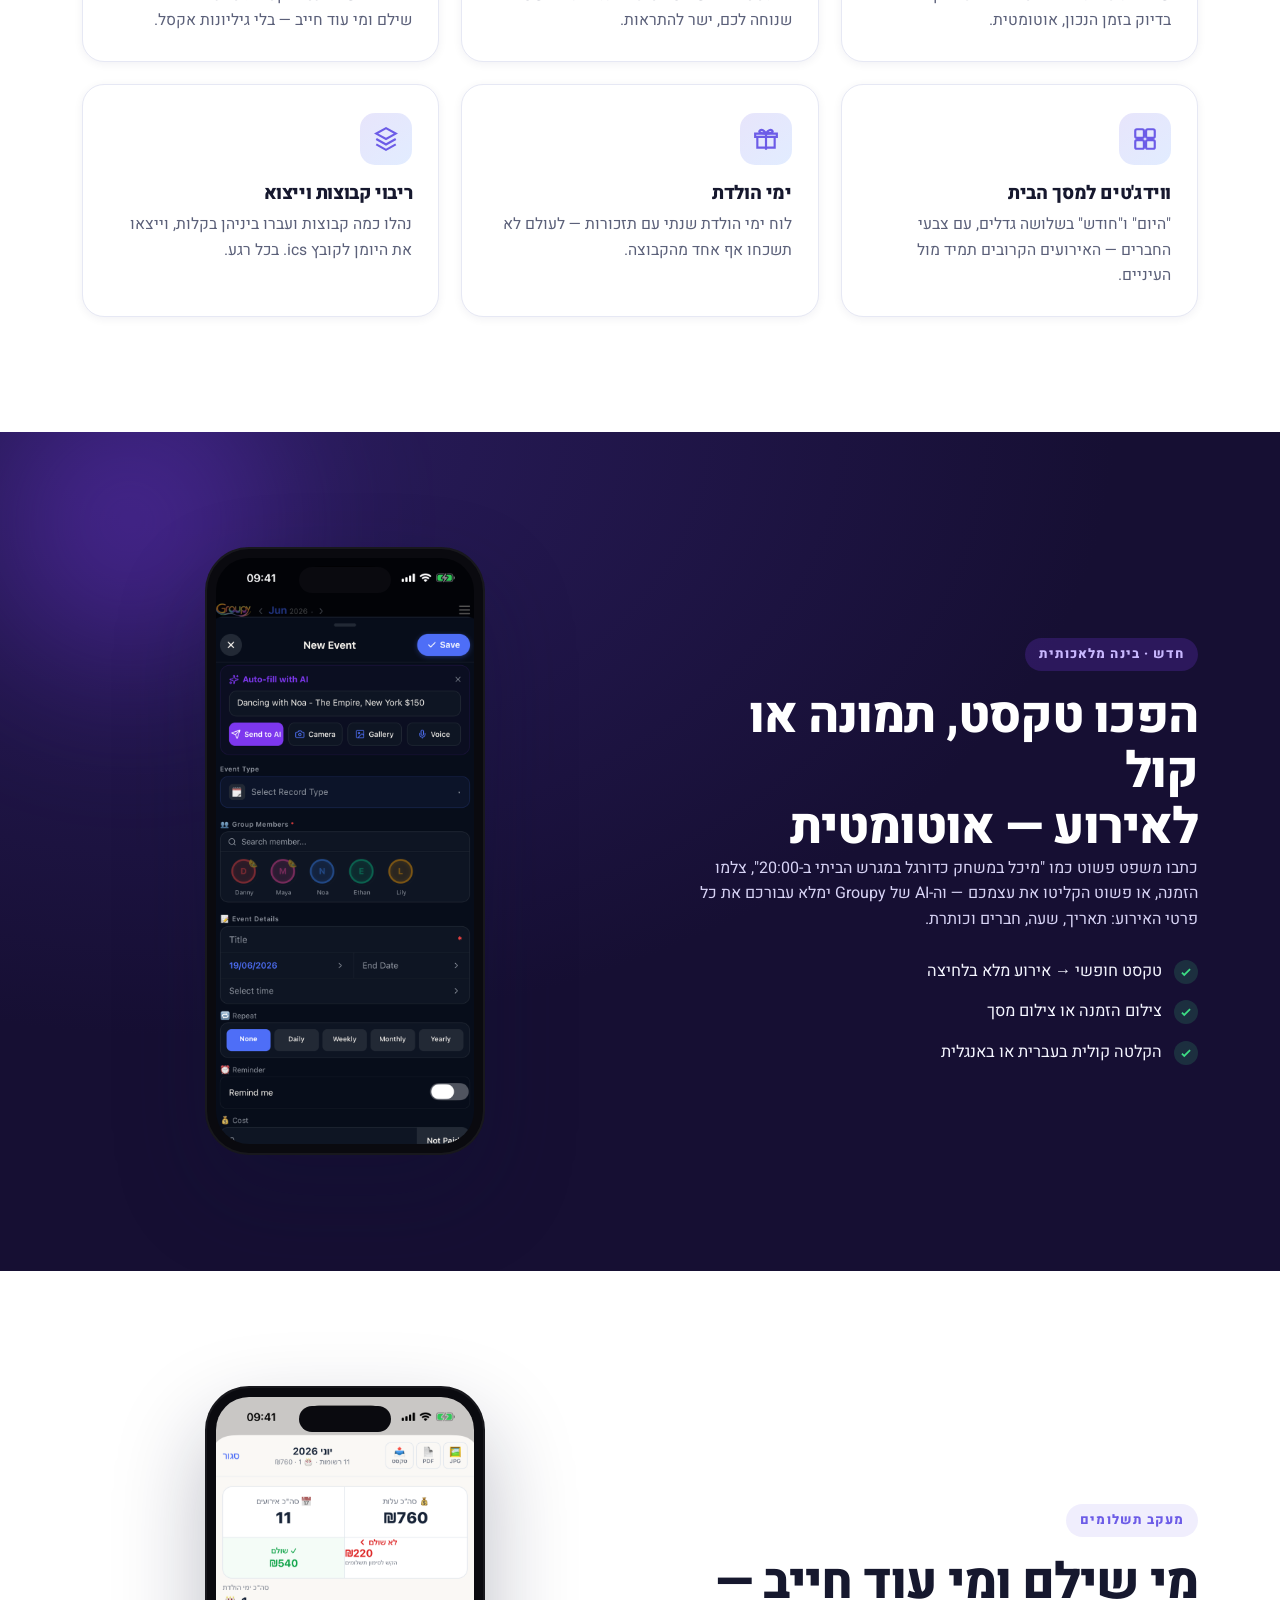
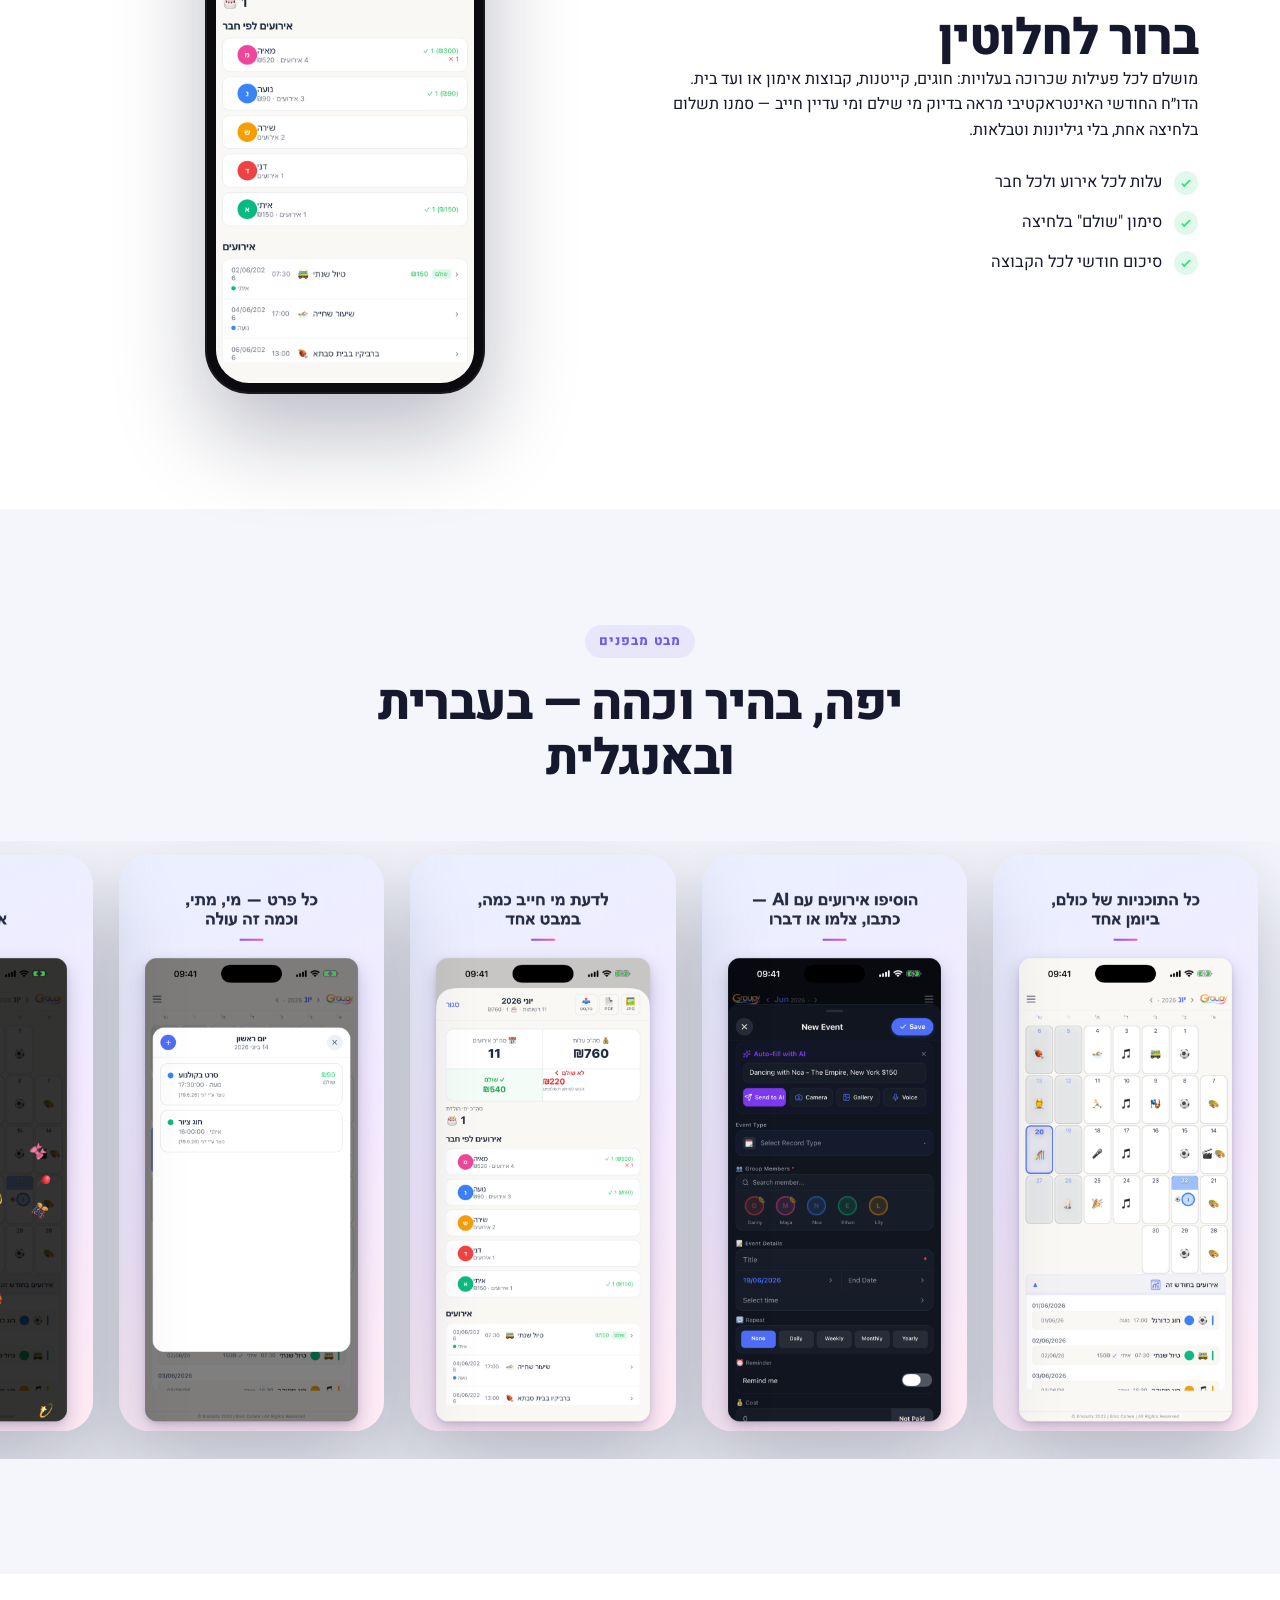
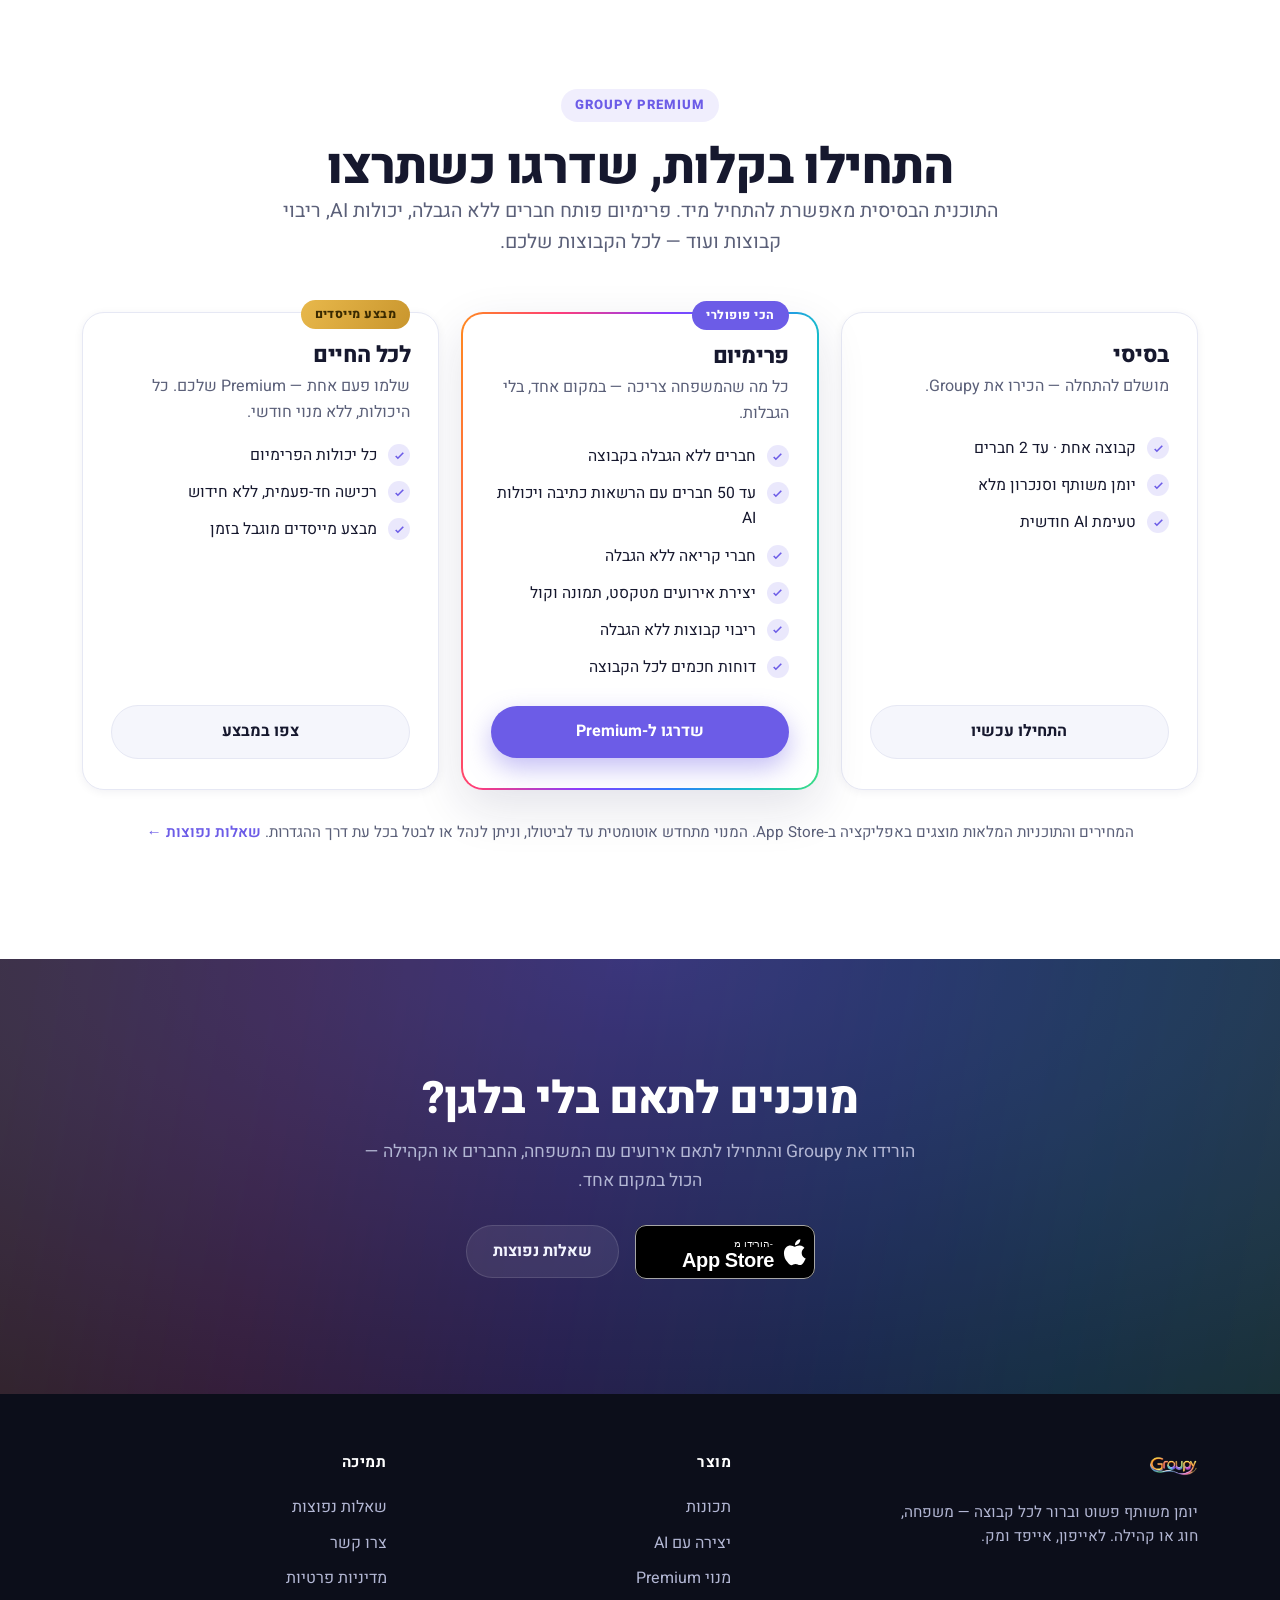
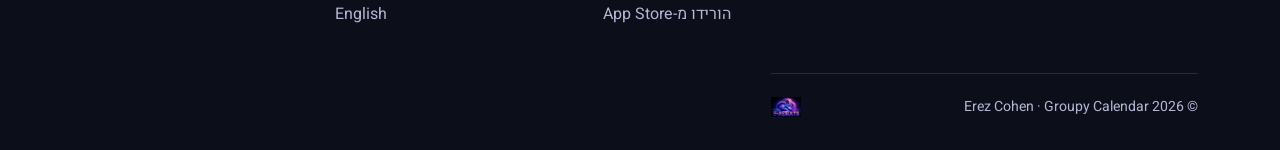
==== commit 6b9237de: "Showcase App Store canvases in gallery; enlarge nav logo Co-Authored-By: Claude Opus 4.8 (1M context" ====
--- a/index.html
+++ b/index.html
@@ -188,13 +188,14 @@
       <h2 class="title">יפה, בהיר וכהה — בעברית ובאנגלית</h2>
     </div>
   </div>
-  <div class="gallery reveal" role="list" aria-label="צילומי מסך">
-    <figure class="shot" role="listitem"><div class="phone"><img src="/assets/img/screens/he/calendar.png" alt="יומן חודשי" loading="lazy"/></div><figcaption>יומן חודשי<span>צבע לכל חבר</span></figcaption></figure>
-    <figure class="shot" role="listitem"><div class="phone"><img src="/assets/img/screens/he/day.png" alt="תצוגת יום" loading="lazy"/></div><figcaption>תצוגת יום<span>כל פרטי האירוע</span></figcaption></figure>
-    <figure class="shot" role="listitem"><div class="phone"><img src="/assets/img/screens/he/ai.png" alt="יצירה עם AI" loading="lazy"/></div><figcaption>יצירה עם AI<span>טקסט · תמונה · קול</span></figcaption></figure>
-    <figure class="shot" role="listitem"><div class="phone"><img src="/assets/img/screens/he/report.png" alt="דו״ח תשלומים" loading="lazy"/></div><figcaption>דו״ח תשלומים<span>מי שילם ומי חייב</span></figcaption></figure>
-    <figure class="shot" role="listitem"><div class="phone"><img src="/assets/img/screens/he/birthday.png" alt="ימי הולדת" loading="lazy"/></div><figcaption>ימי הולדת<span>לא לשכוח אף אחד</span></figcaption></figure>
-    <figure class="shot" role="listitem"><div class="phone"><img src="/assets/img/screens/he/dark.png" alt="מצב כהה" loading="lazy"/></div><figcaption>מצב כהה<span>נעים לעיניים</span></figcaption></figure>
+  <div class="gallery reveal" role="list" aria-label="צילומי מסך מה-App Store">
+    <figure class="canvas-shot" role="listitem"><img src="/assets/img/store/he/1-calendar.png" alt="כל התוכניות של כולם, ביומן אחד" loading="lazy"/></figure>
+    <figure class="canvas-shot" role="listitem"><img src="/assets/img/store/he/7-ai.png" alt="הוסיפו אירועים עם AI — כתבו, צלמו או דברו" loading="lazy"/></figure>
+    <figure class="canvas-shot" role="listitem"><img src="/assets/img/store/he/5-report.png" alt="לדעת מי חייב כמה, במבט אחד" loading="lazy"/></figure>
+    <figure class="canvas-shot" role="listitem"><img src="/assets/img/store/he/2-day-view.png" alt="כל פרט — מי, מתי וכמה זה עולה" loading="lazy"/></figure>
+    <figure class="canvas-shot" role="listitem"><img src="/assets/img/store/he/3-birthday.png" alt="לא לפספס אף יום הולדת" loading="lazy"/></figure>
+    <figure class="canvas-shot" role="listitem"><img src="/assets/img/store/he/4-birthdays.png" alt="כל ימי ההולדת, כל השנה" loading="lazy"/></figure>
+    <figure class="canvas-shot" role="listitem"><img src="/assets/img/store/he/6-dark-mode.png" alt="יפהפה בבהיר ובכהה" loading="lazy"/></figure>
   </div>
 </section>
 
--- a/assets/css/styles.css
+++ b/assets/css/styles.css
@@ -122,7 +122,7 @@
 }
 .nav .container { display: flex; align-items: center; justify-content: space-between; gap: 18px; }
 .nav-logo { display: flex; align-items: center; gap: 10px; font-weight: 800; }
-.nav-logo img { height: 30px; }
+.nav-logo img { height: 46px; width: auto; }
 .nav-links { display: flex; align-items: center; gap: 8px; }
 .nav-links a.link {
   padding: 8px 14px; border-radius: 999px; color: var(--text-muted); font-weight: 600; font-size: .95rem;
@@ -237,6 +237,15 @@
 .gallery .phone { width: 248px; }
 .shot figcaption { text-align: center; margin-top: 16px; font-weight: 700; color: var(--text); }
 .shot figcaption span { display: block; font-weight: 500; color: var(--text-muted); font-size: .92rem; margin-top: 2px; }
+
+/* Framed App Store "canvas" tiles (self-contained: bg + caption baked in) */
+.canvas-shot { scroll-snap-align: center; flex: none; }
+.canvas-shot img {
+  height: clamp(420px, 64vh, 600px); width: auto; display: block;
+  border-radius: 30px; box-shadow: var(--shadow-lg);
+  transition: transform .25s ease;
+}
+.canvas-shot img:hover { transform: translateY(-6px); }
 
 /* ----- Subscription / plans --------------------------------------------- */
 .plans { display: grid; grid-template-columns: repeat(3, 1fr); gap: 22px; align-items: stretch; }
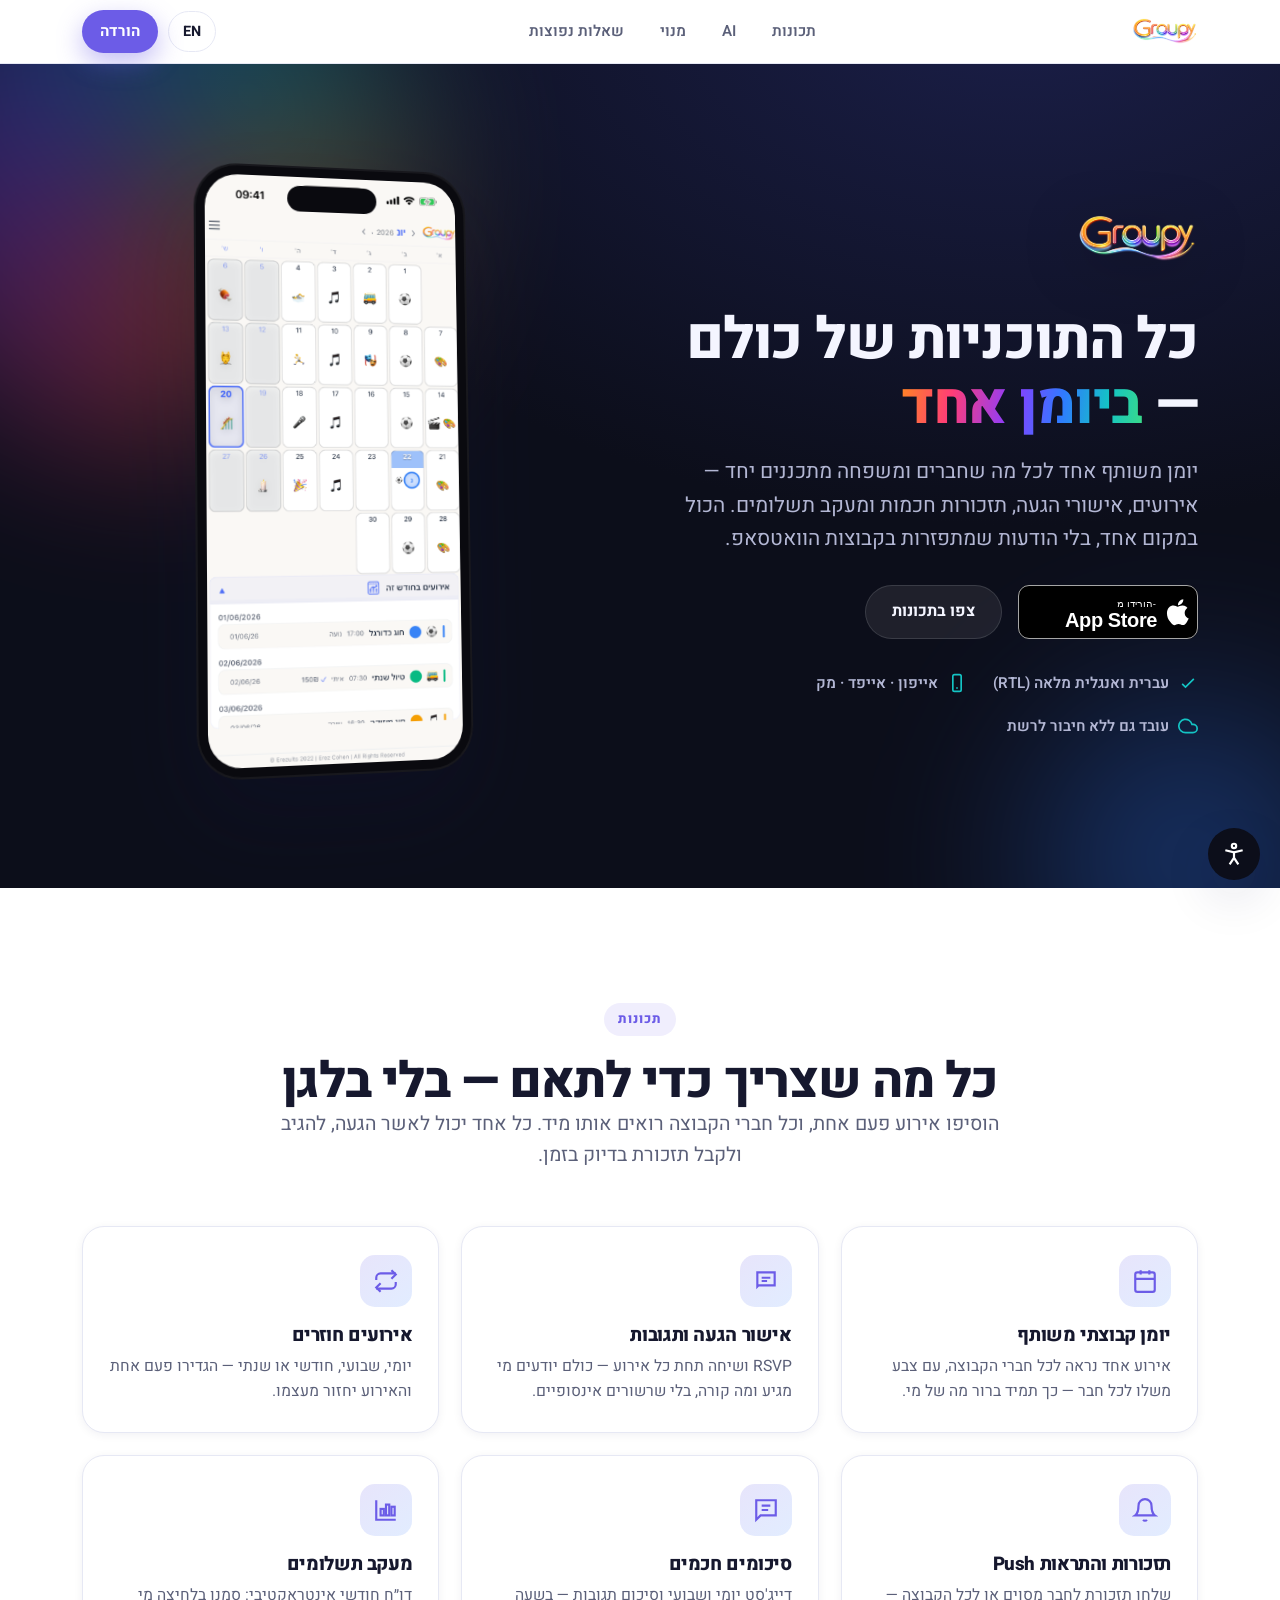
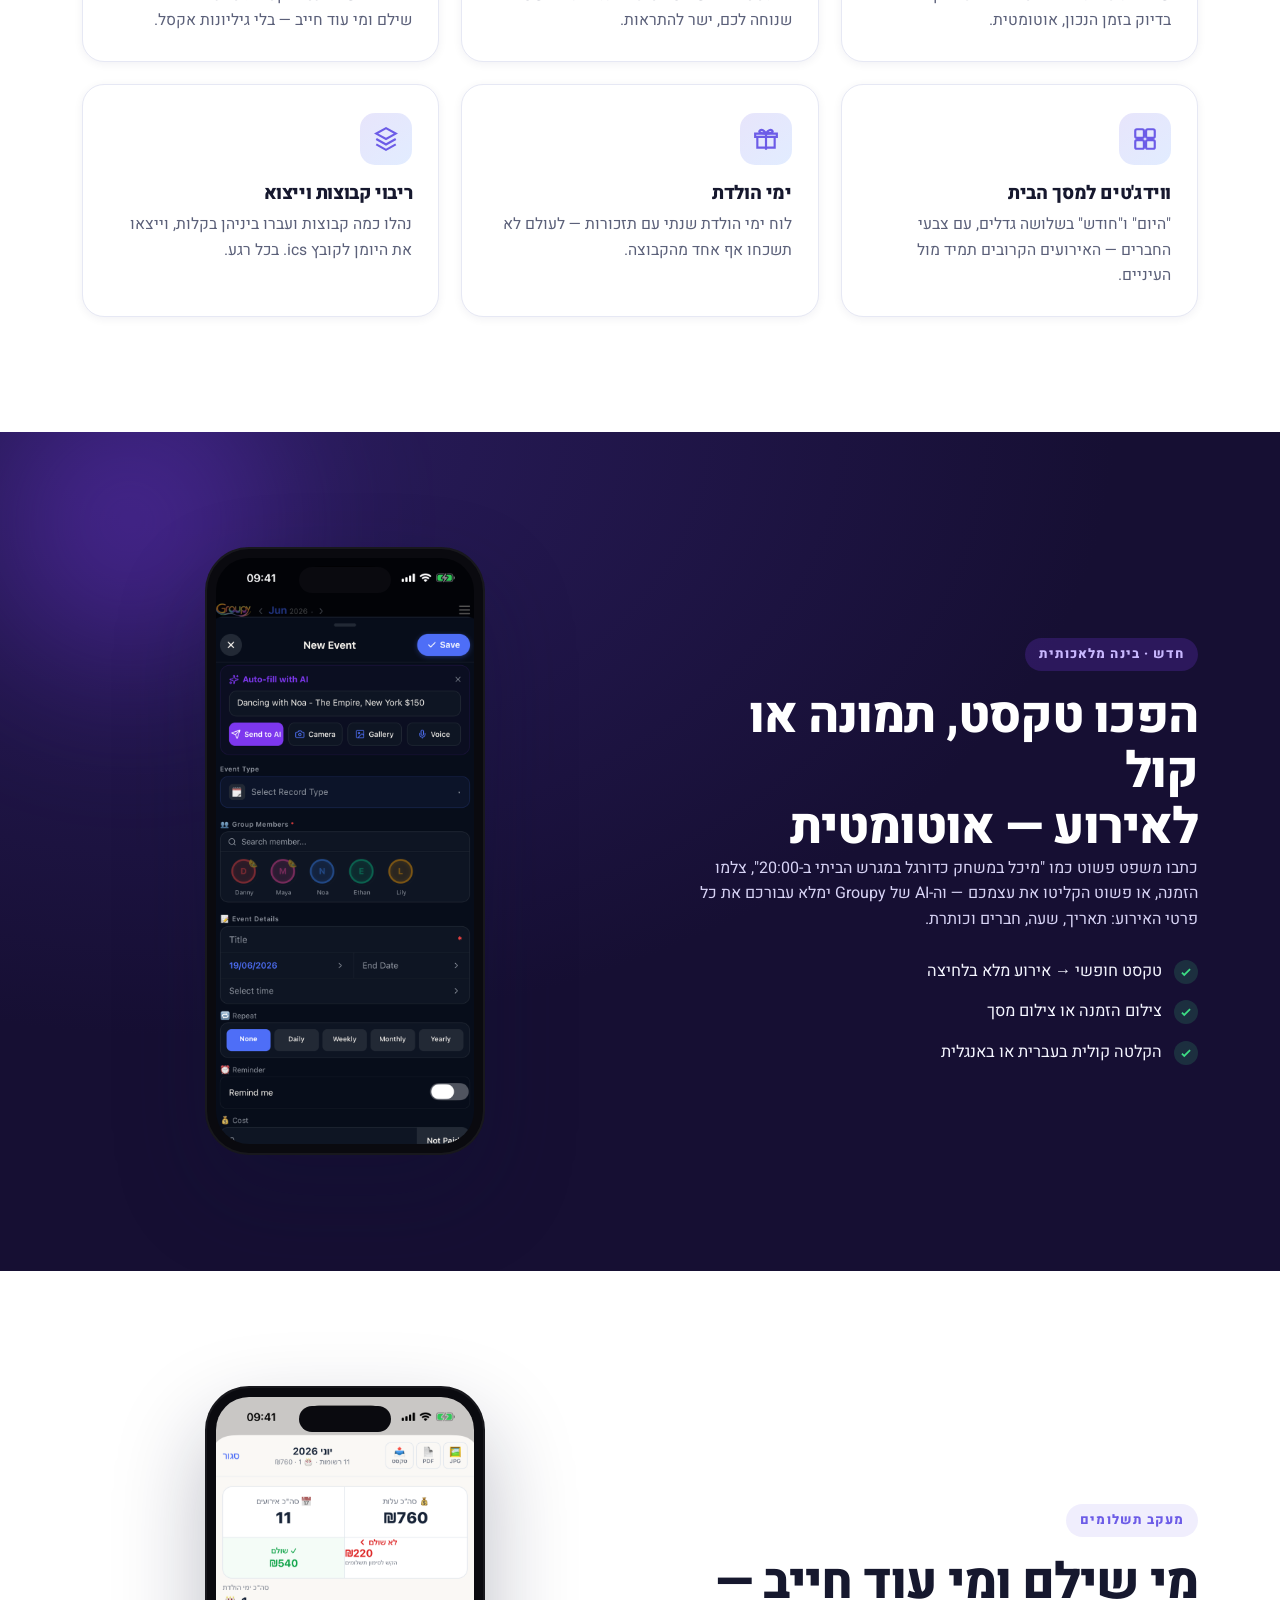
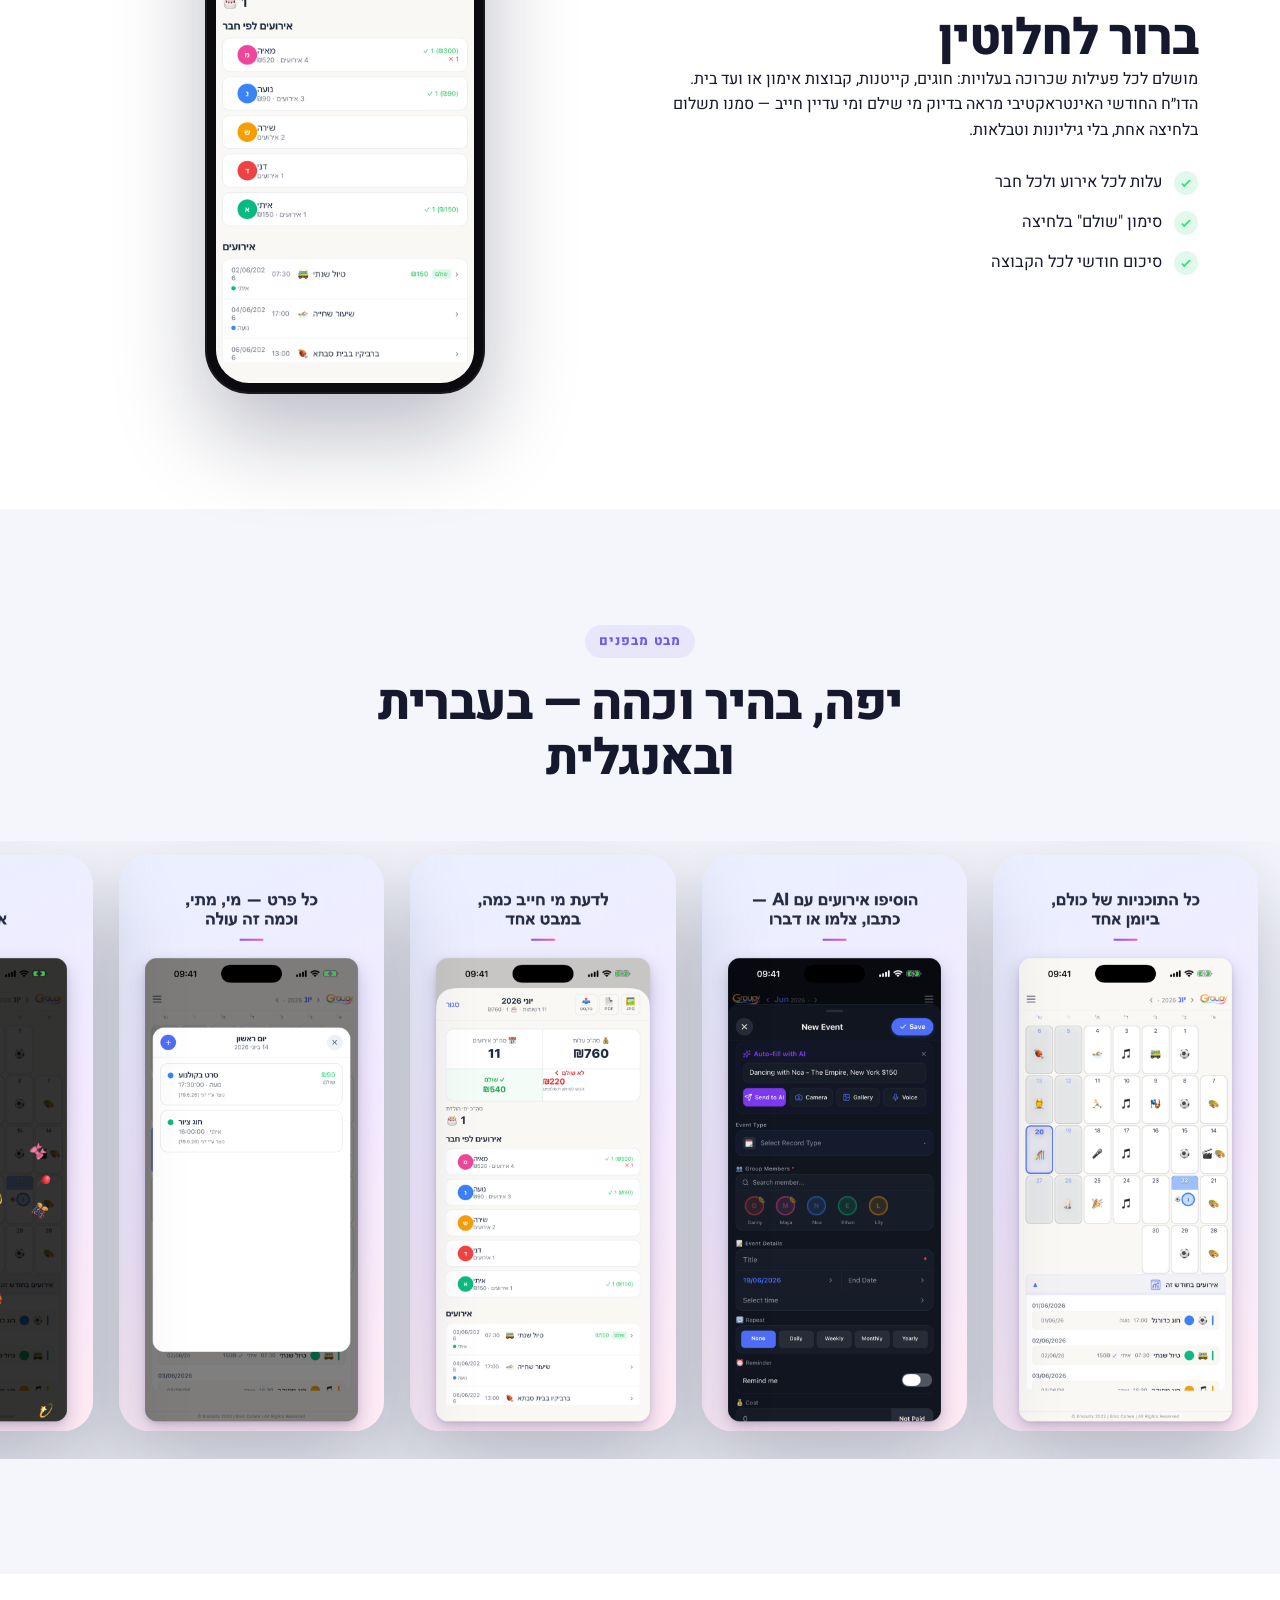
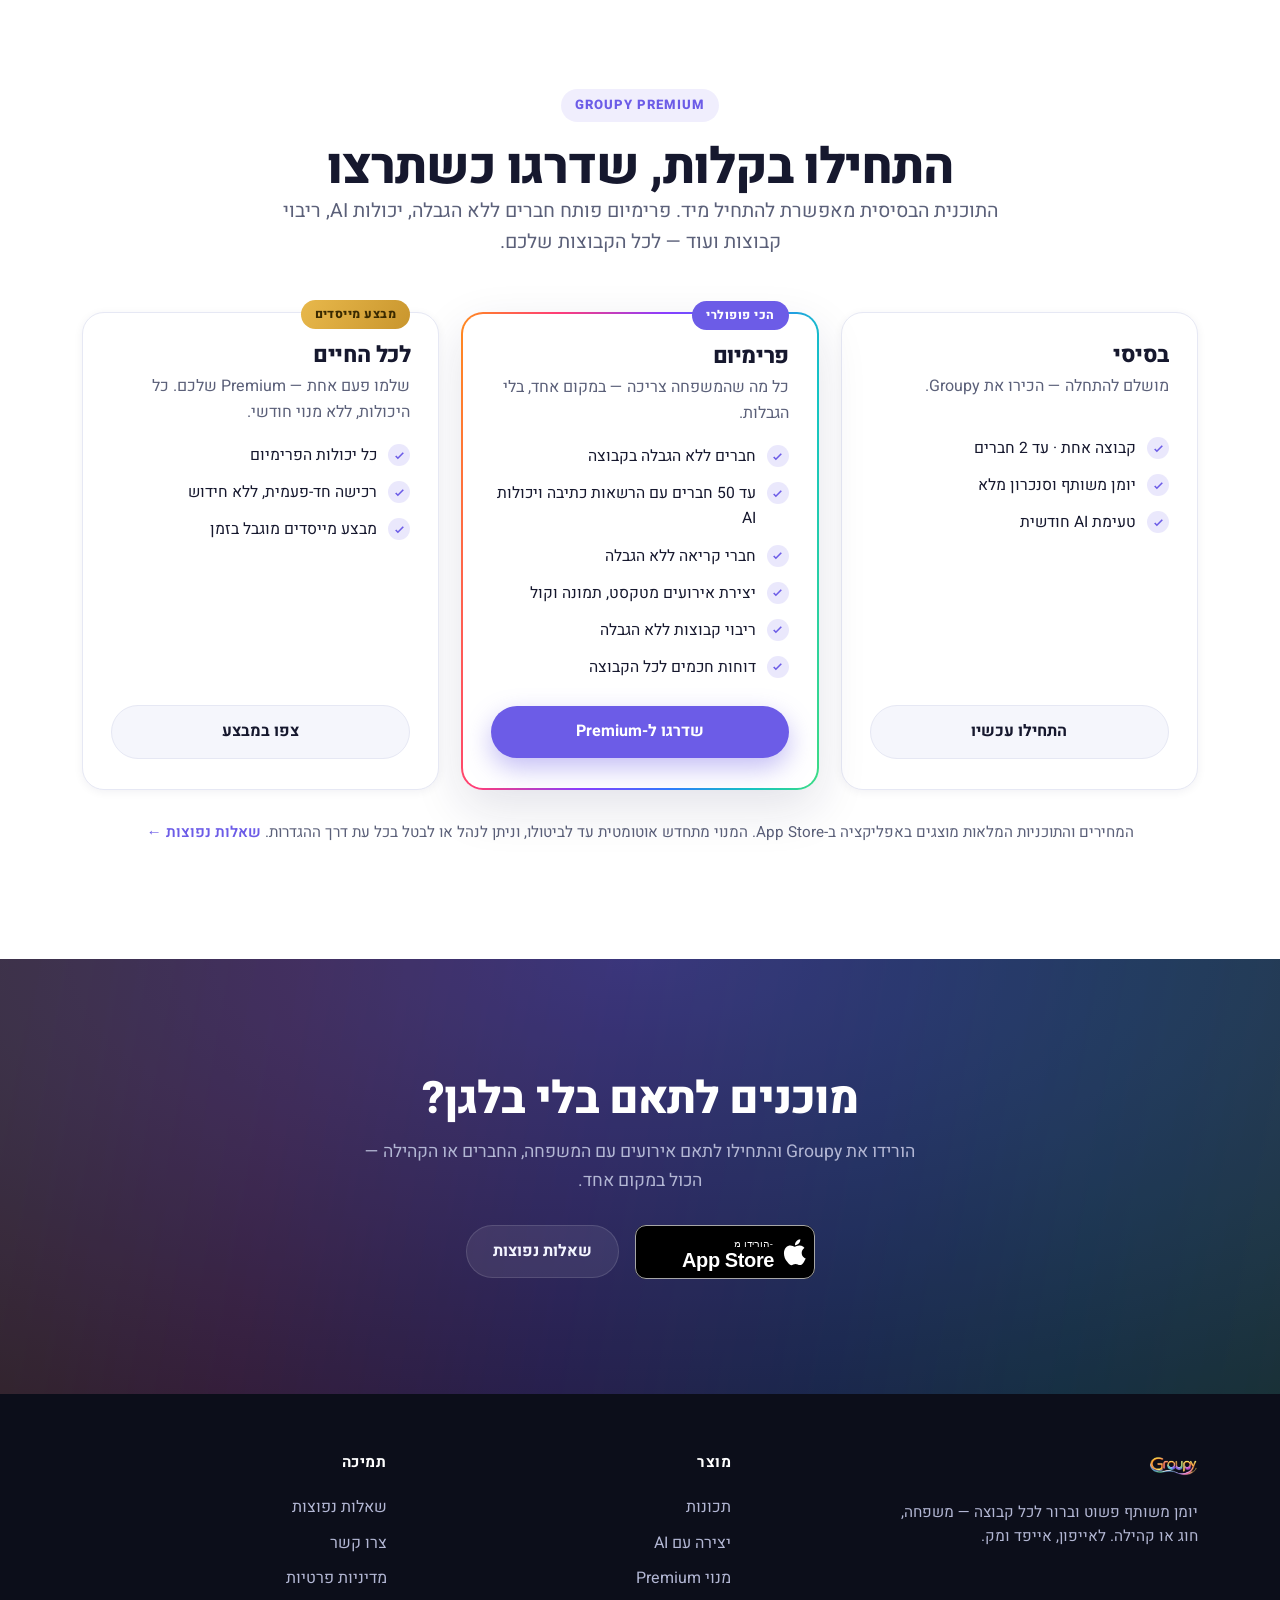
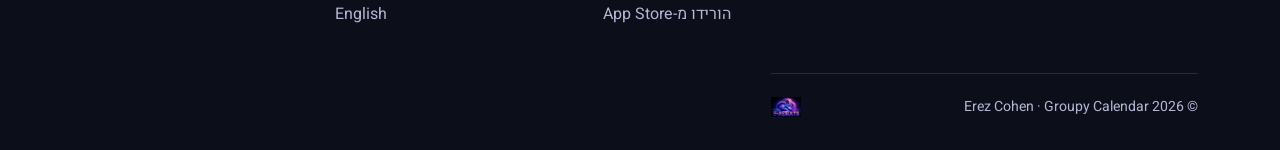
==== commit 74bf4f2d: "feat(a11y): site-wide accessibility widget + skip-to-content links Adds a floating widget (text size" ====
--- a/index.html
+++ b/index.html
@@ -32,6 +32,7 @@
 </head>
 <body>
 <script>document.documentElement.classList.remove('no-js');</script>
+<a class="skip-link" href="#main-content">דלגו לתוכן</a>
 
 <!-- ===== Nav ===== -->
 <header class="nav" id="nav">
@@ -54,7 +55,7 @@
 </header>
 
 <!-- ===== Hero ===== -->
-<section class="hero">
+<section class="hero" id="main-content">
   <div class="container">
     <div class="hero-copy">
       <img class="hero-wordmark" src="/assets/img/groupy-wordmark.png" alt="Groupy" />
@@ -311,5 +312,6 @@
 }
 </script>
 <script src="/assets/js/main.js" defer></script>
+<script src="/assets/js/accessibility.js" defer></script>
 </body>
 </html>
--- a/assets/css/styles.css
+++ b/assets/css/styles.css
@@ -23,6 +23,7 @@
   --accent-strong: #7c3aed;   /* AI purple */
   --gold-1: #e8b84b;
   --gold-2: #c9962e;
+  --gold-text: #8a611f;  /* darker gold for text on white — #c9962e is 2.66:1, fails AA */
 
   /* Neutrals */
   --ink:        #0c0e1a;      /* deep indigo-black (hero / footer) */
@@ -57,7 +58,7 @@
 /* ----- Reset ------------------------------------------------------------- */
 *, *::before, *::after { box-sizing: border-box; }
 * { margin: 0; }
-html { scroll-behavior: smooth; -webkit-text-size-adjust: 100%; }
+html { scroll-behavior: smooth; -webkit-text-size-adjust: 100%; font-size: calc(100% * var(--a11y-scale, 1)); }
 body {
   font-family: var(--font);
   color: var(--text);
@@ -262,7 +263,7 @@
 .plan h3 { font-size: 1.4rem; margin-bottom: 6px; }
 .plan .plan-tagline { color: var(--text-muted); margin-bottom: 18px; min-height: 44px; }
 .plan .price-note { font-weight: 700; color: var(--accent); margin-bottom: 20px; font-size: .96rem; }
-.plan.lifetime .price-note { color: var(--gold-2); }
+.plan.lifetime .price-note { color: var(--gold-text); }
 .plan ul { display: grid; gap: 12px; margin-bottom: 26px; }
 .plan li { display: flex; align-items: flex-start; gap: 11px; color: var(--text); font-size: .98rem; }
 .plan li .check { flex: none; width: 22px; height: 22px; border-radius: 50%; display: grid; place-items: center;
@@ -349,3 +350,45 @@
   .features-grid { grid-template-columns: 1fr; }
   .feature-card { padding: 24px 22px; }
 }
+
+/* ----- Skip link ----------------------------------------------------------- */
+.skip-link {
+  position: fixed; inset-block-start: -60px; inset-inline-start: 12px; z-index: 200;
+  background: var(--accent); color: #fff; font-weight: 700; padding: 12px 20px;
+  border-radius: 0 0 10px 10px; transition: inset-block-start .15s ease;
+}
+.skip-link:focus { inset-block-start: 0; }
+
+/* ----- Accessibility widget ------------------------------------------------ */
+.a11y-widget { position: fixed; inset-block-end: 20px; inset-inline-start: 20px; z-index: 150; }
+.a11y-toggle {
+  width: 52px; height: 52px; border-radius: 50%; border: 0; display: grid; place-items: center;
+  background: var(--ink); color: #fff; box-shadow: var(--shadow-md);
+}
+.a11y-toggle svg { width: 26px; height: 26px; }
+.a11y-panel {
+  display: none; position: absolute; inset-block-end: 62px; inset-inline-start: 0;
+  width: 260px; background: var(--surface); border: 1px solid var(--border); border-radius: var(--radius-sm);
+  box-shadow: var(--shadow-lg); padding: 16px;
+}
+.a11y-widget.open .a11y-panel { display: grid; gap: 8px; }
+.a11y-panel button {
+  width: 100%; text-align: start; padding: 10px 14px; border-radius: 10px; border: 1px solid var(--border);
+  background: var(--surface-2); color: var(--text); font-weight: 600; font-size: .92rem;
+}
+.a11y-panel button:hover { background: var(--surface-3); }
+.a11y-panel button[aria-pressed="true"] { background: var(--accent); color: #fff; border-color: var(--accent); }
+.a11y-panel a { display: block; text-align: center; font-size: .85rem; color: var(--accent); font-weight: 600; margin-top: 4px; }
+
+/* High-contrast mode */
+html.a11y-contrast { --text: #000; --text-muted: #000; --surface: #fff; --surface-2: #fff; --surface-3: #fff;
+  --border: #000; --accent: #0000ee; --text-on-dark: #fff; --text-on-dark-muted: #fff; --ink: #000; }
+html.a11y-contrast img:not([src$=".svg"]) { filter: contrast(1.15); }
+html.a11y-contrast .gradient-text { -webkit-text-fill-color: currentColor; color: var(--text); background: none; }
+
+/* Stop animations (mirrors prefers-reduced-motion but user-triggered) */
+html.a11y-no-motion *, html.a11y-no-motion *::before, html.a11y-no-motion *::after {
+  animation-duration: .001ms !important; animation-iteration-count: 1 !important;
+  transition-duration: .001ms !important; scroll-behavior: auto !important;
+}
+html.a11y-no-motion .reveal { opacity: 1; transform: none; }
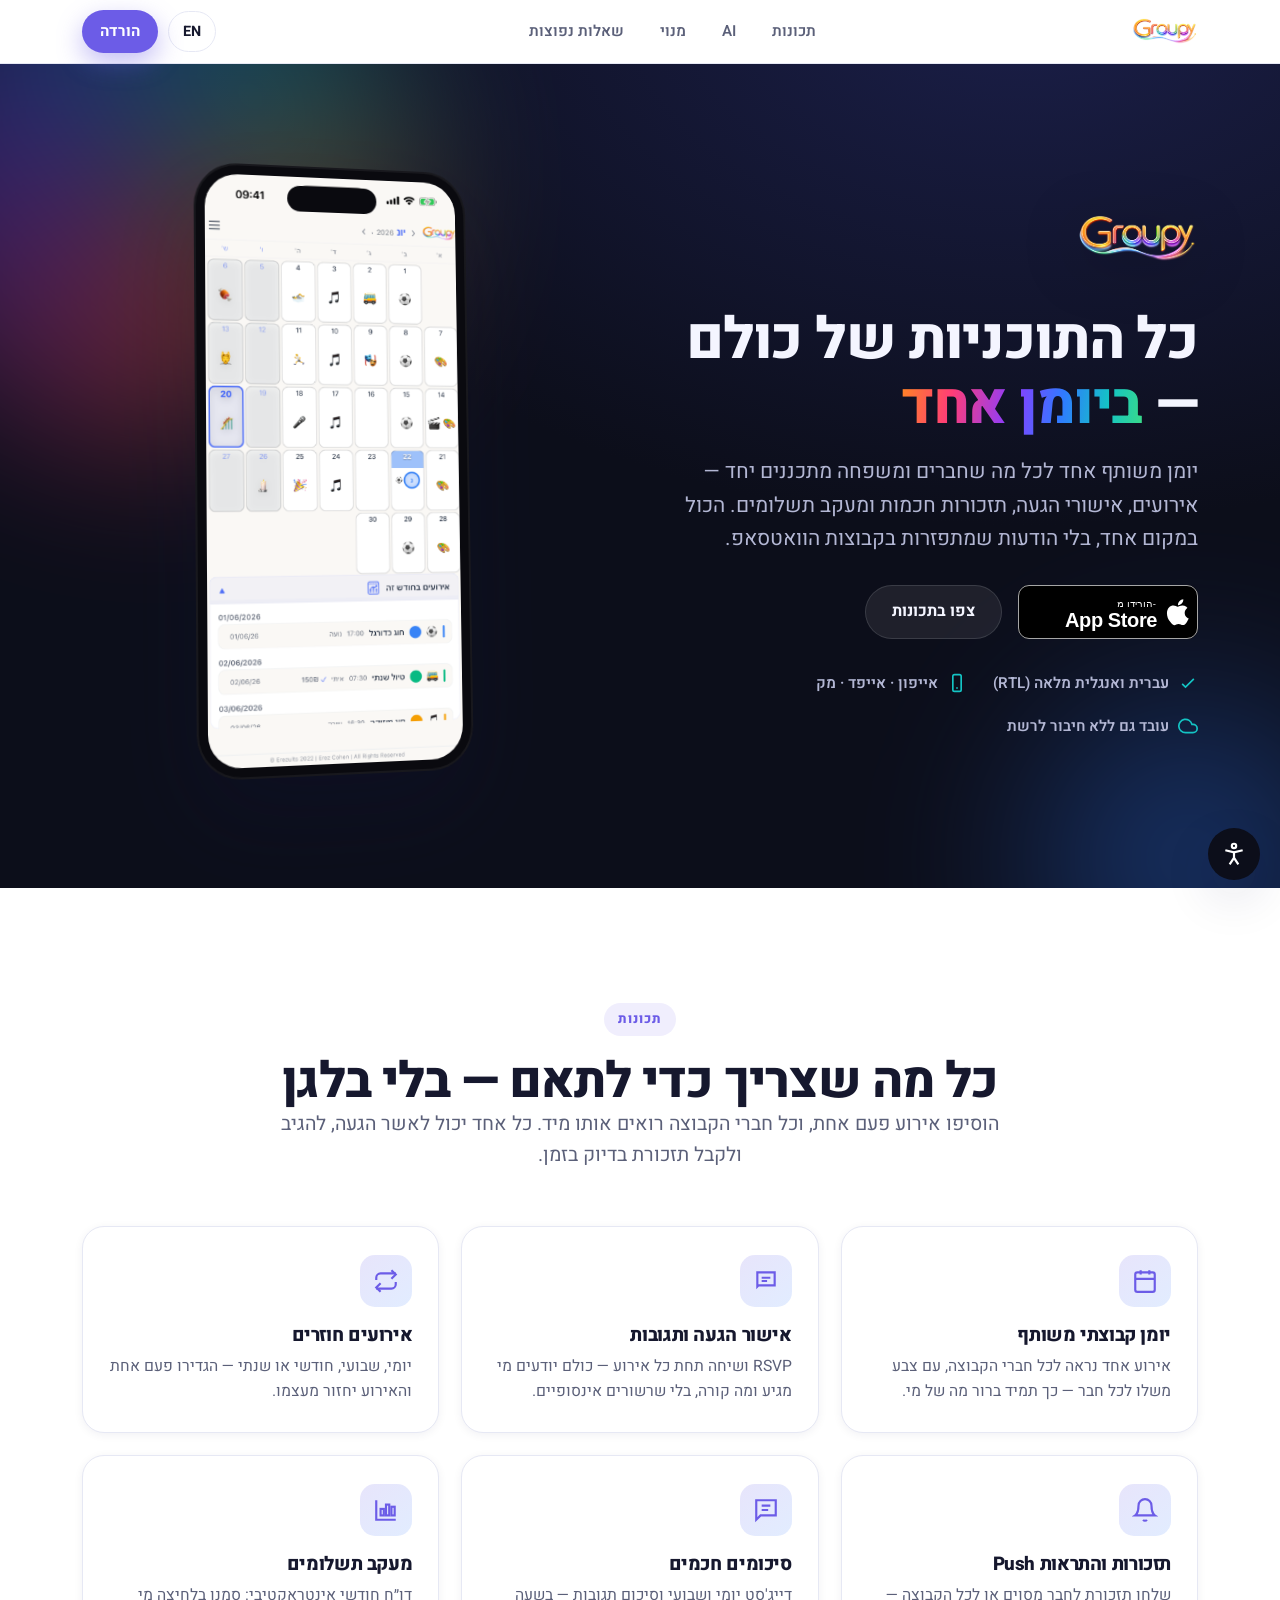
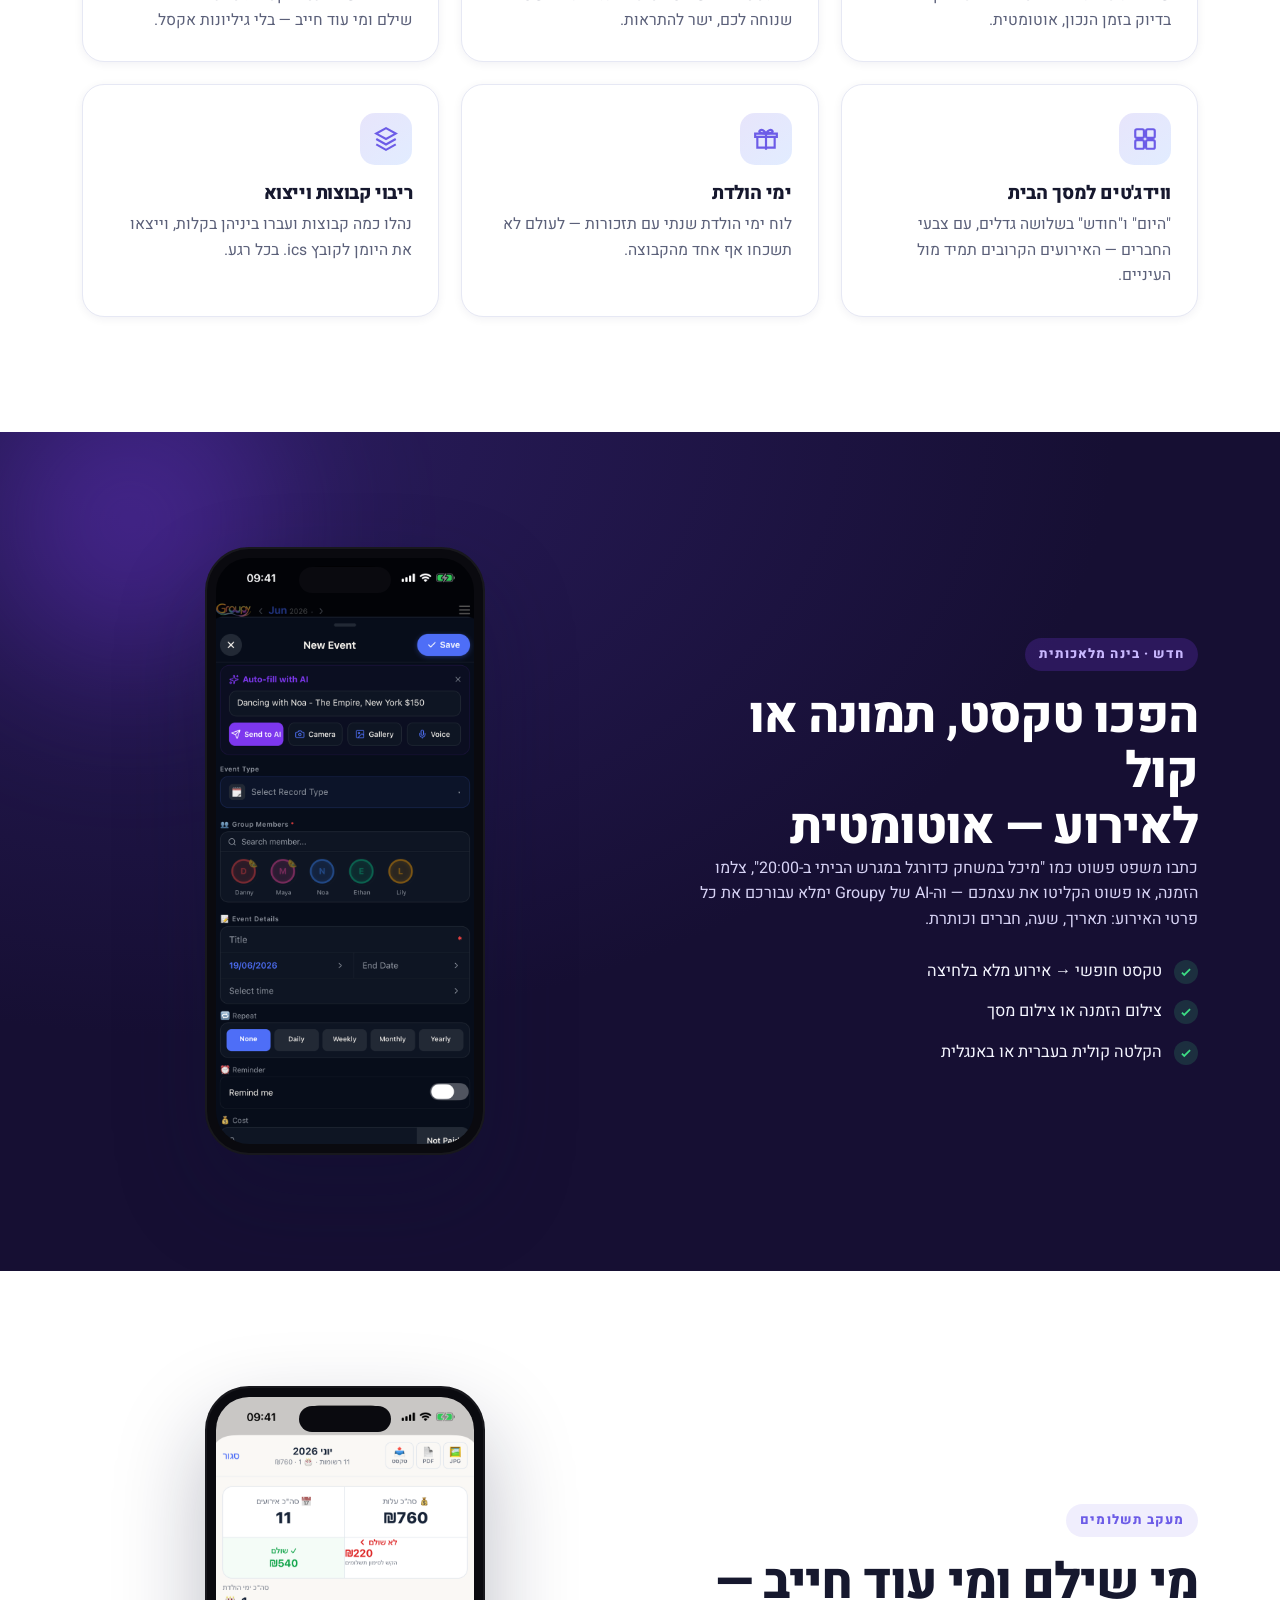
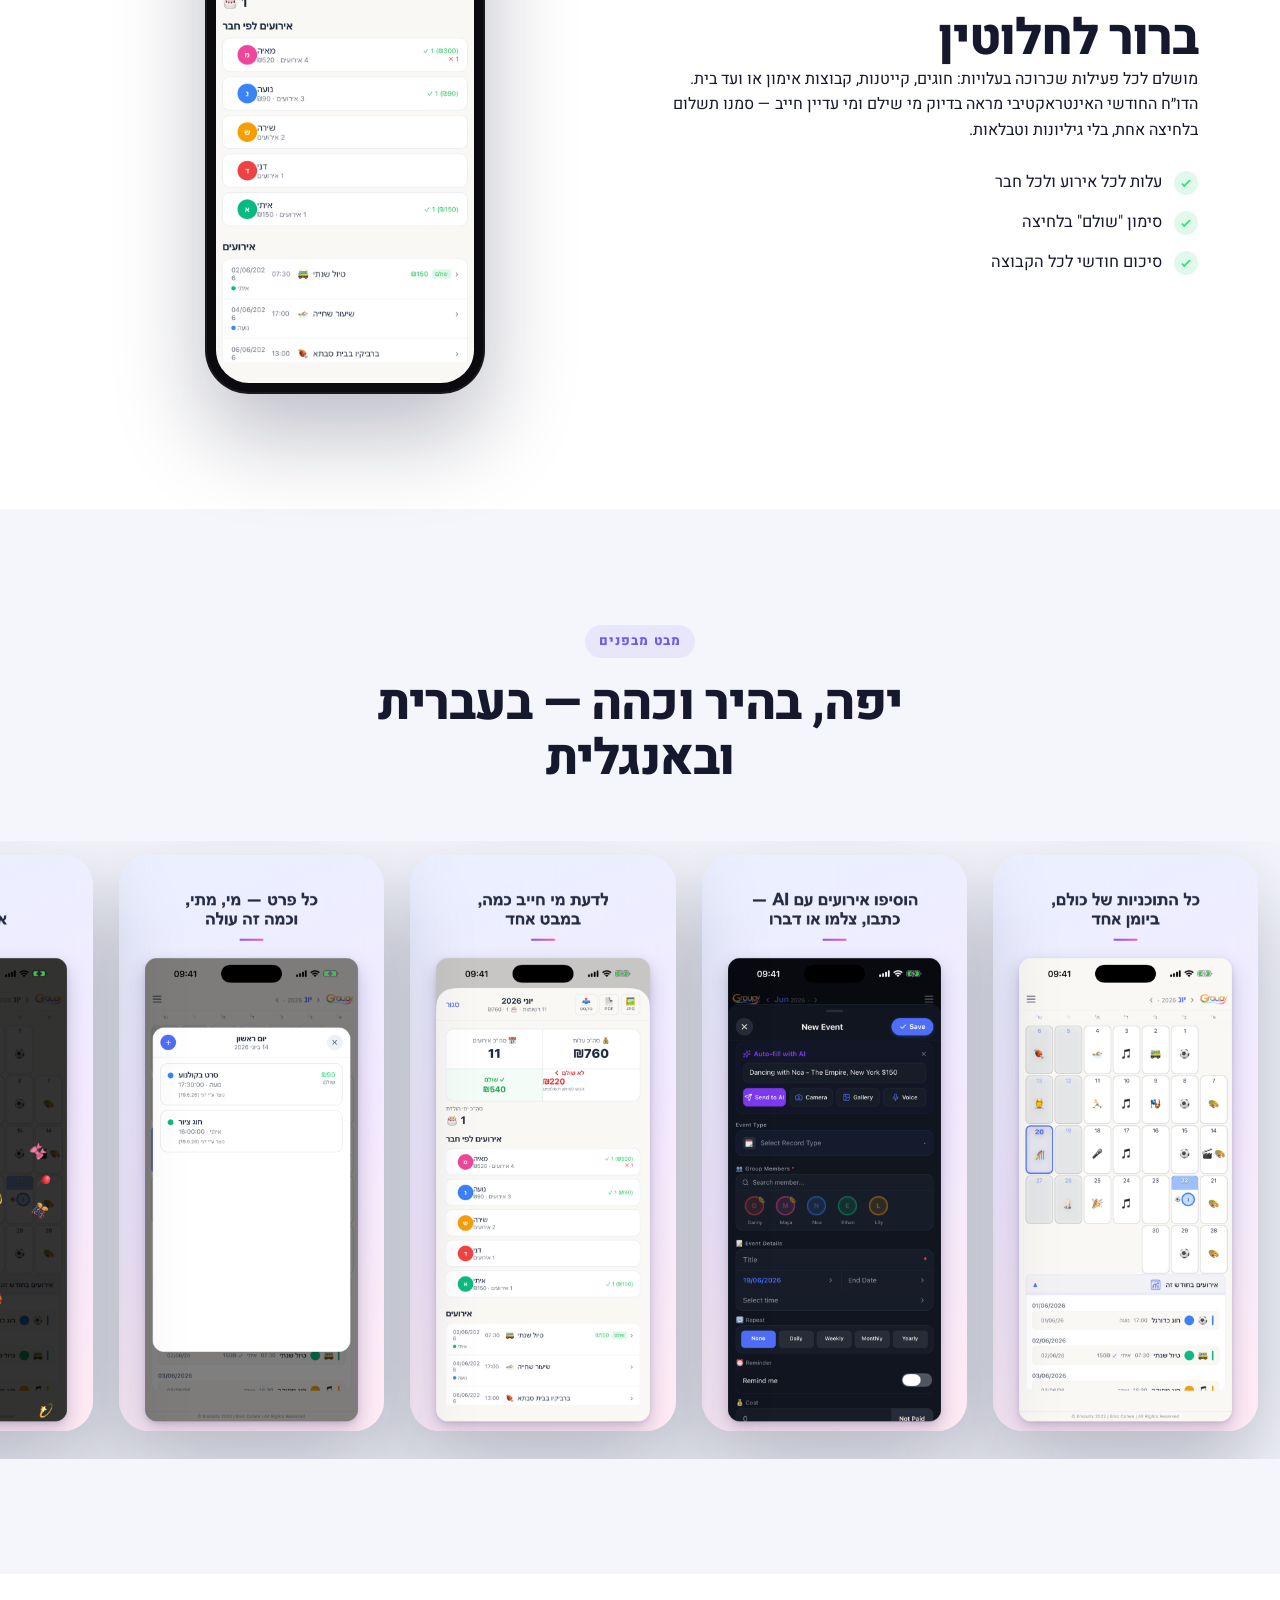
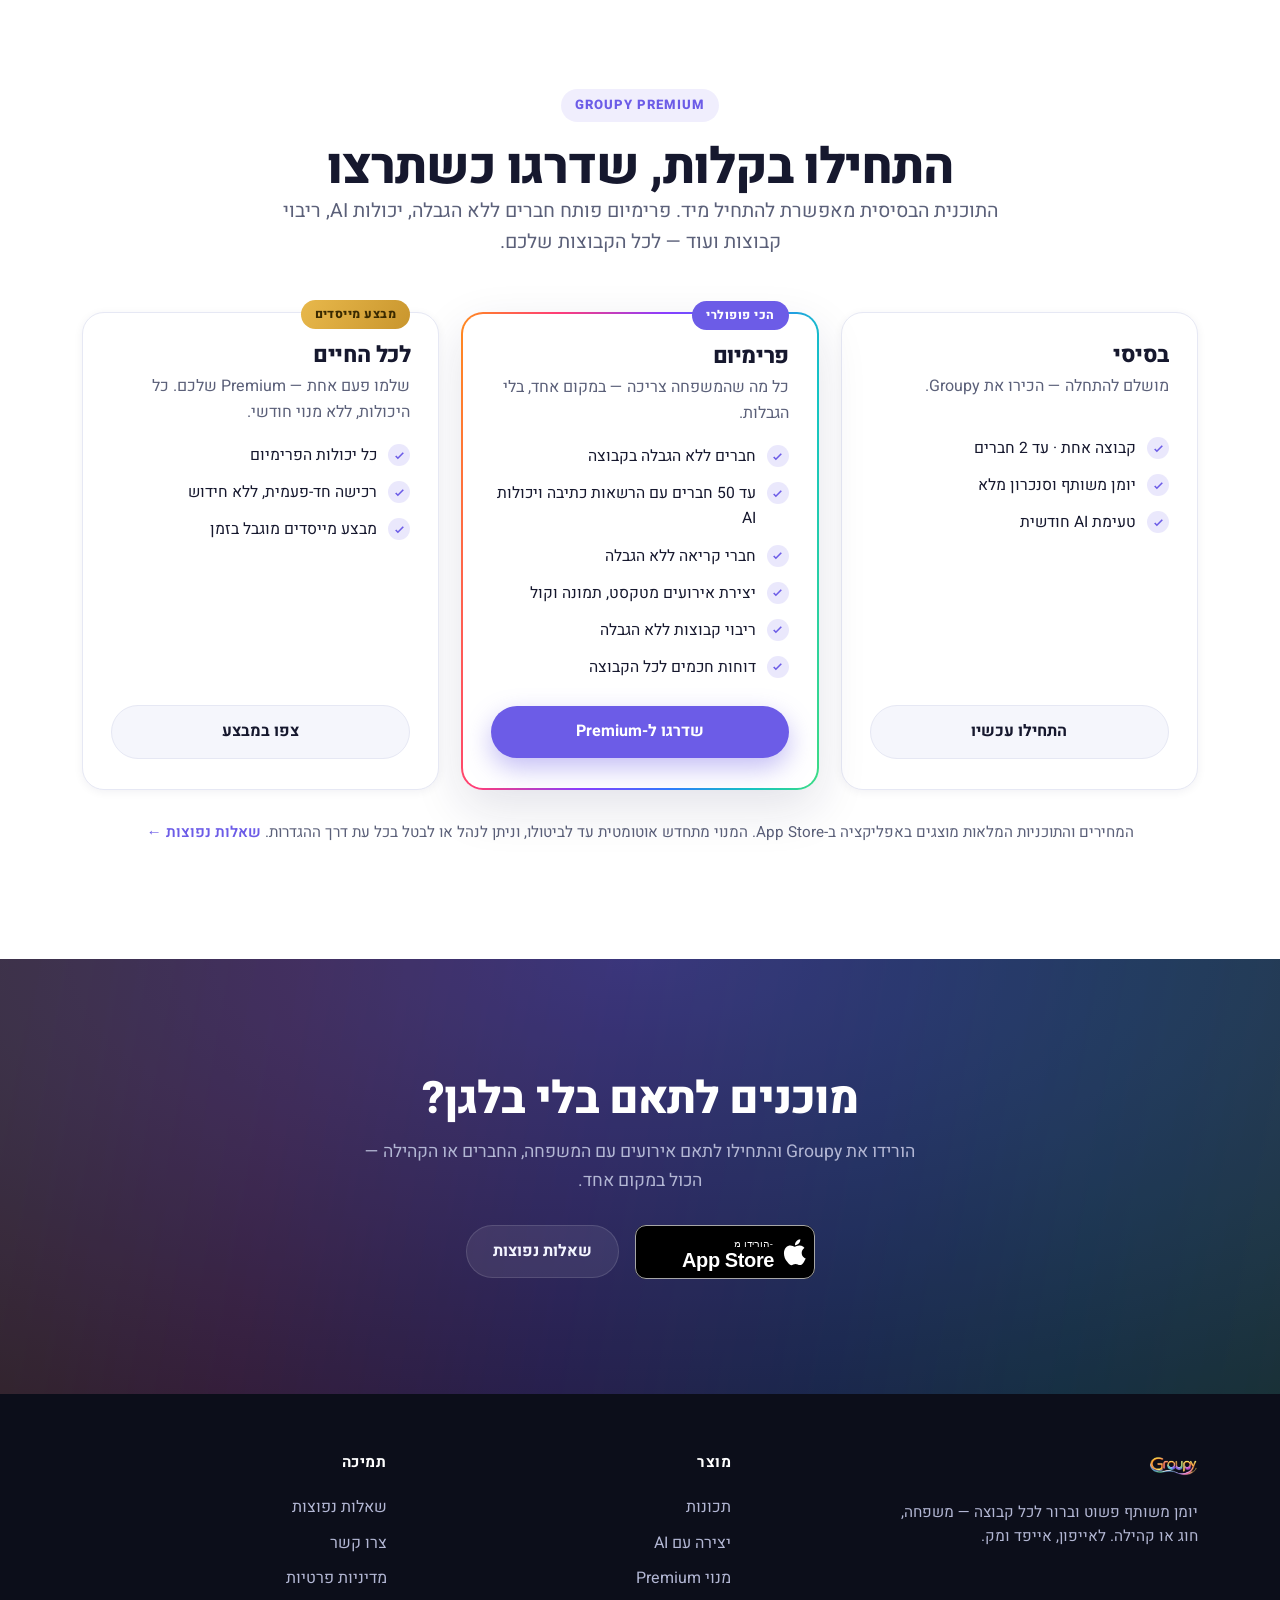
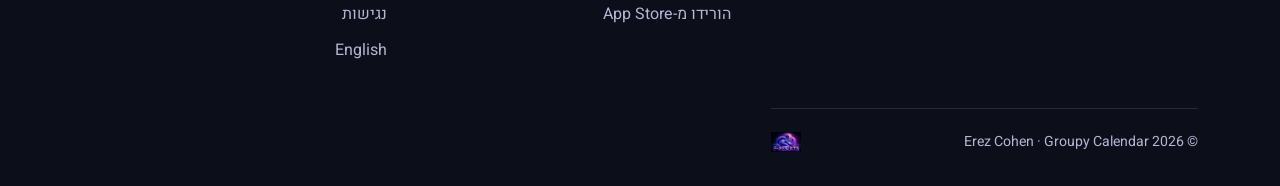
==== commit d33ccaa6: "feat(a11y): accessibility statement pages (HE+EN) + footer links + sitemap Adds /accessibility.html " ====
--- a/index.html
+++ b/index.html
@@ -285,6 +285,7 @@
       <a href="/faq.html">שאלות נפוצות</a><br/>
       <a href="mailto:erezults@gmail.com">צרו קשר</a><br/>
       <a href="/privacy.html">מדיניות פרטיות</a><br/>
+      <a href="/accessibility.html">נגישות</a><br/>
       <a href="/en/" hreflang="en">English</a>
     </div>
   </div>
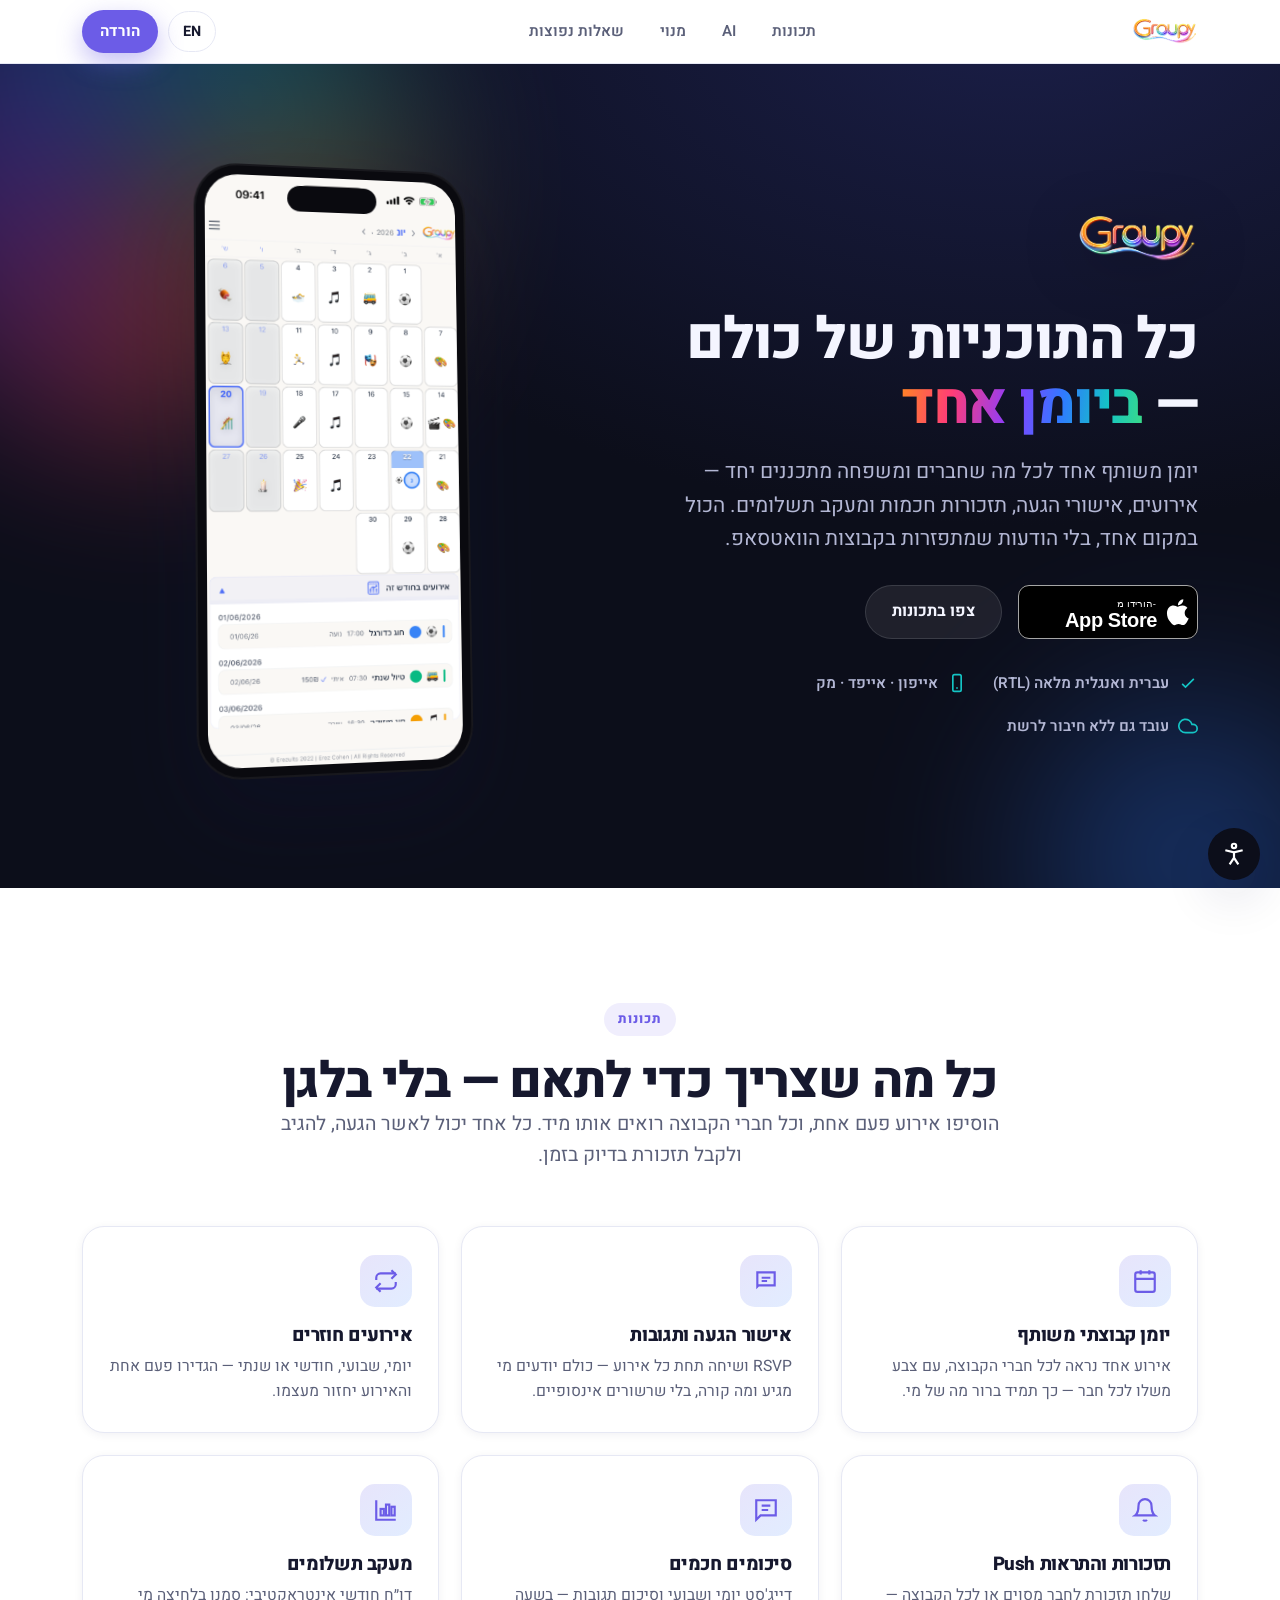
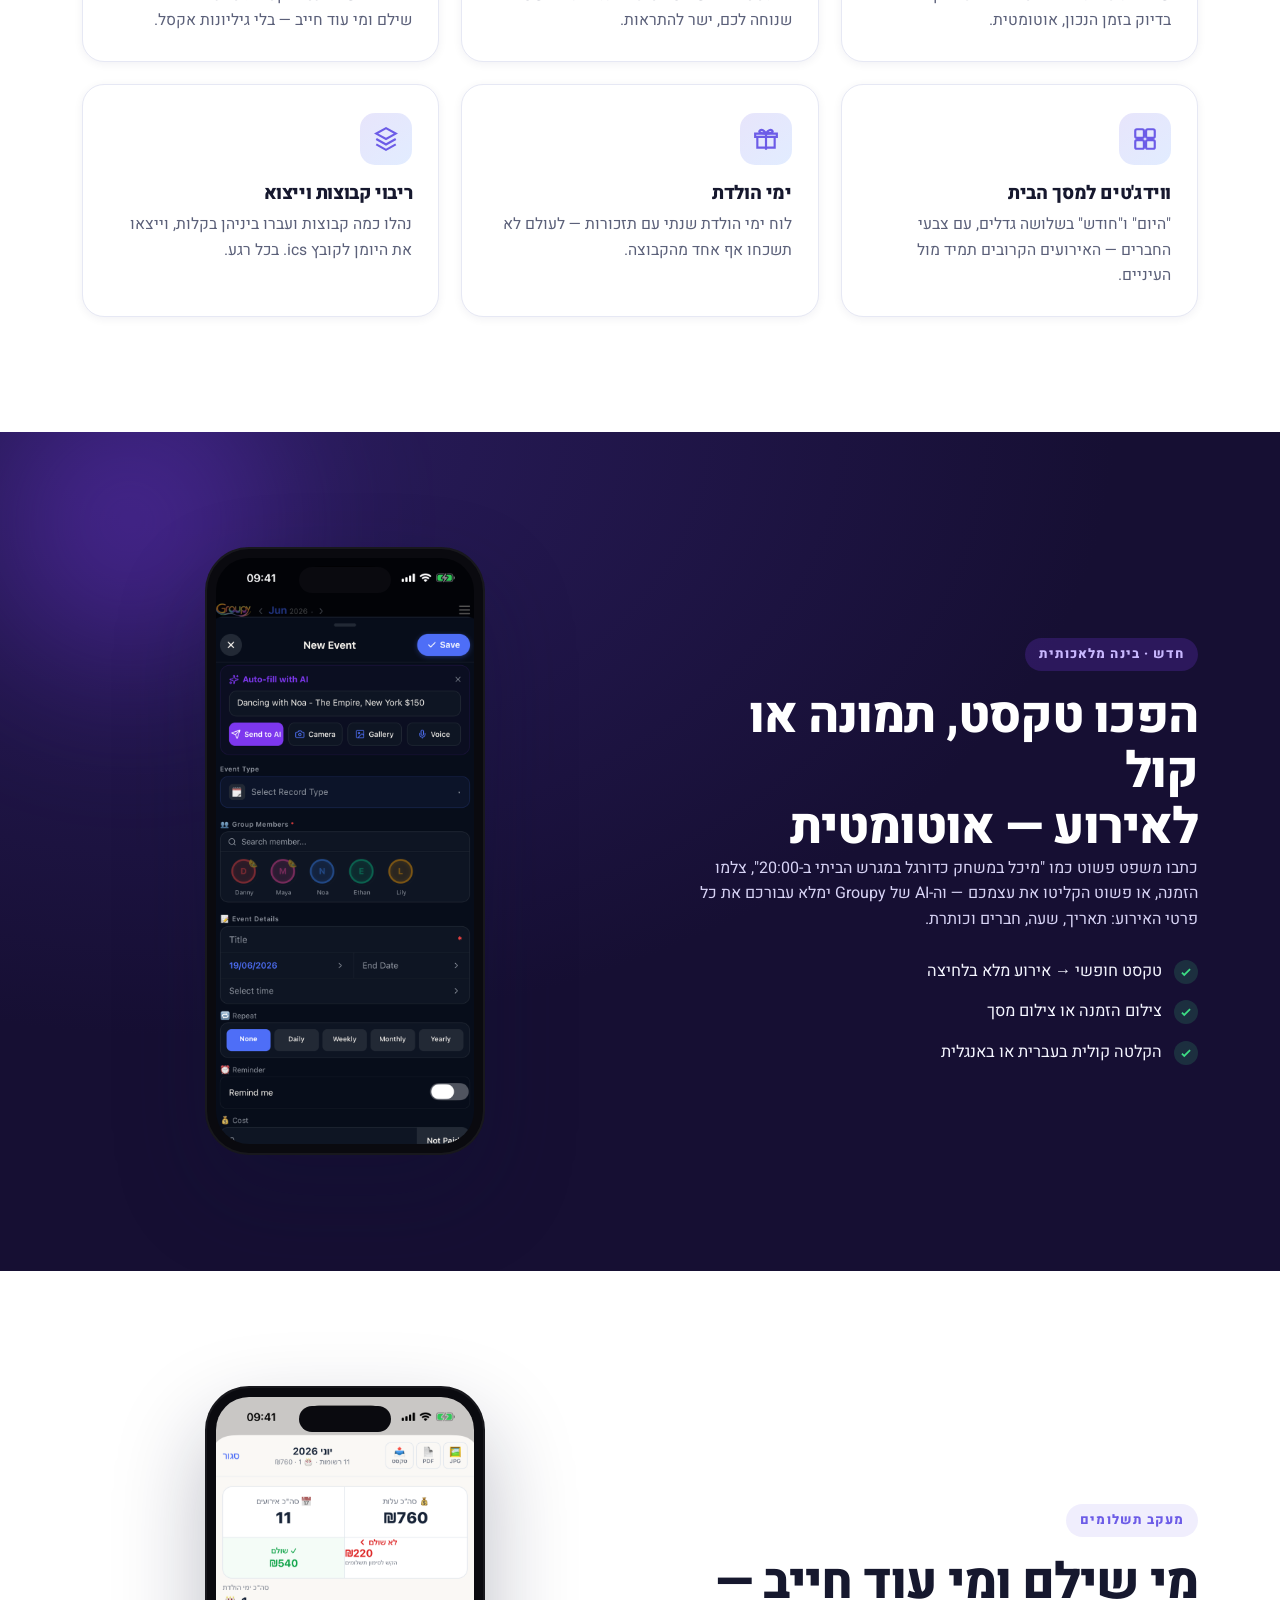
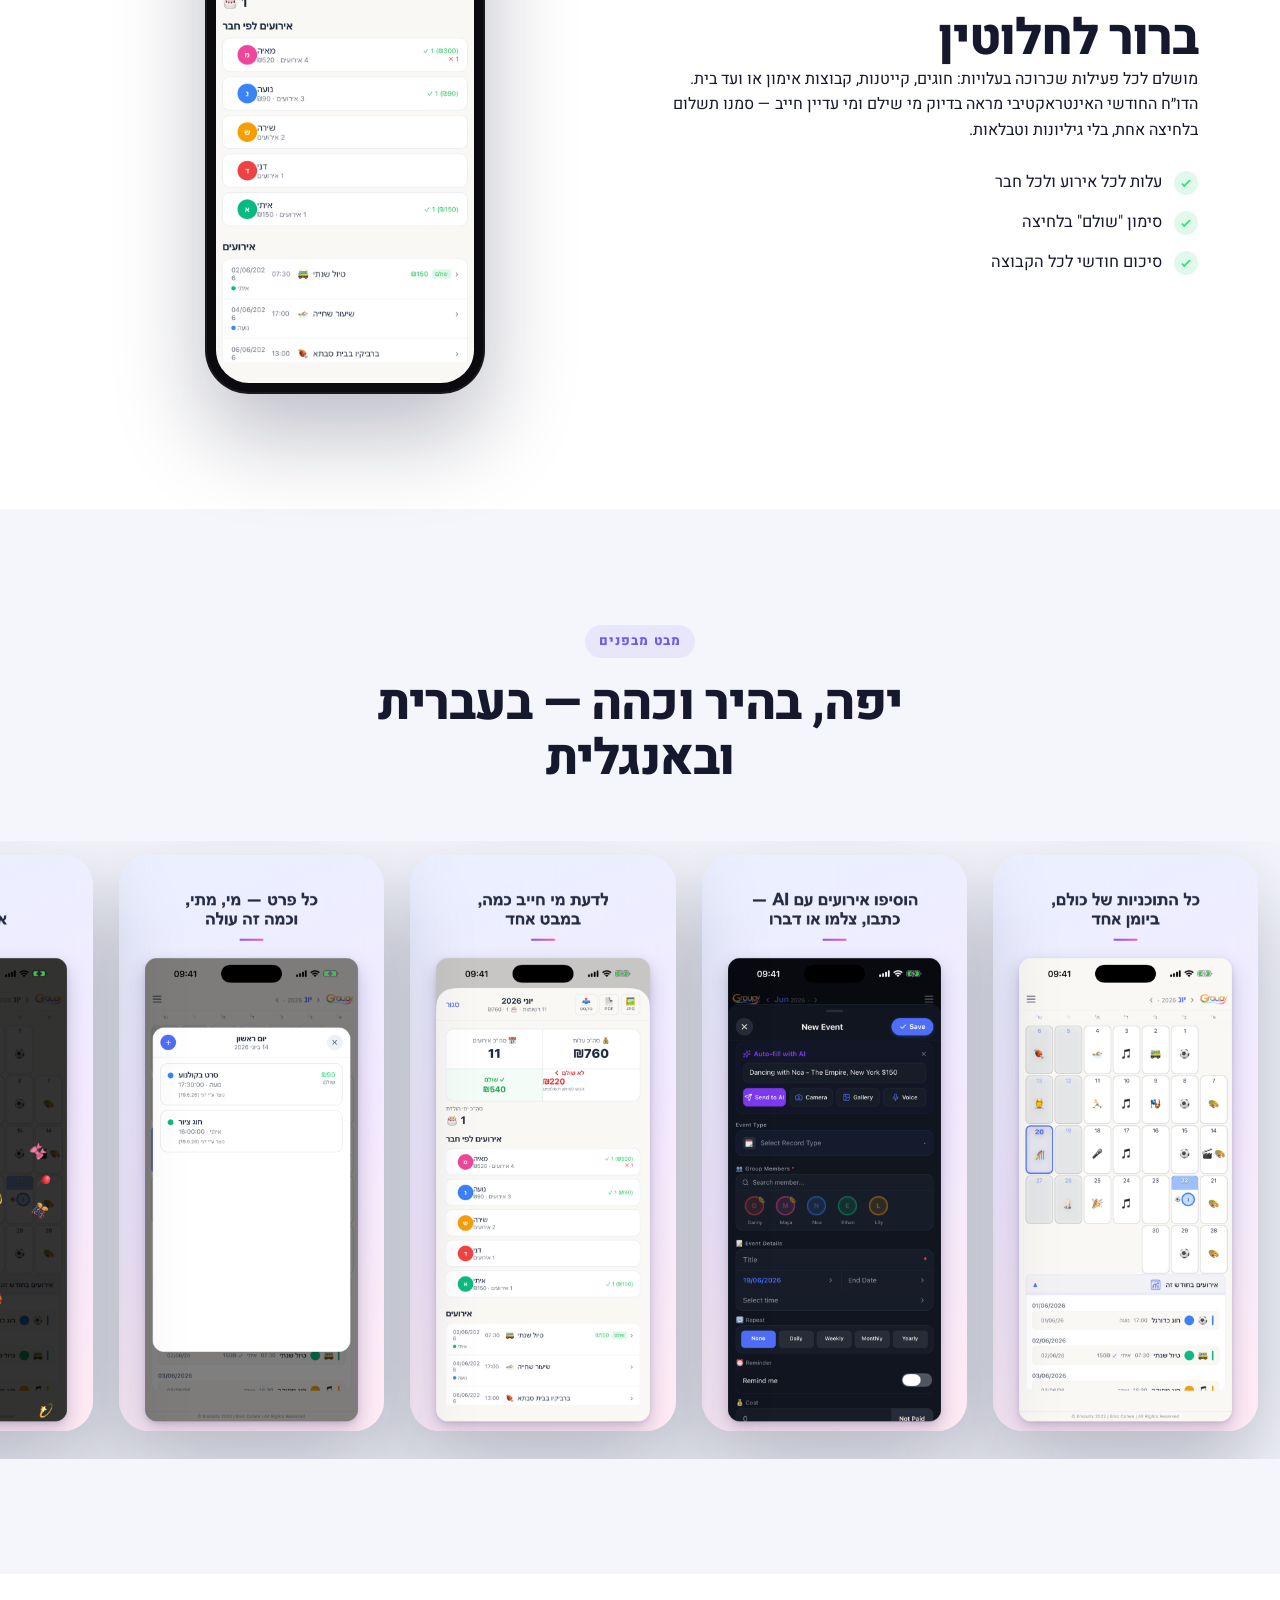
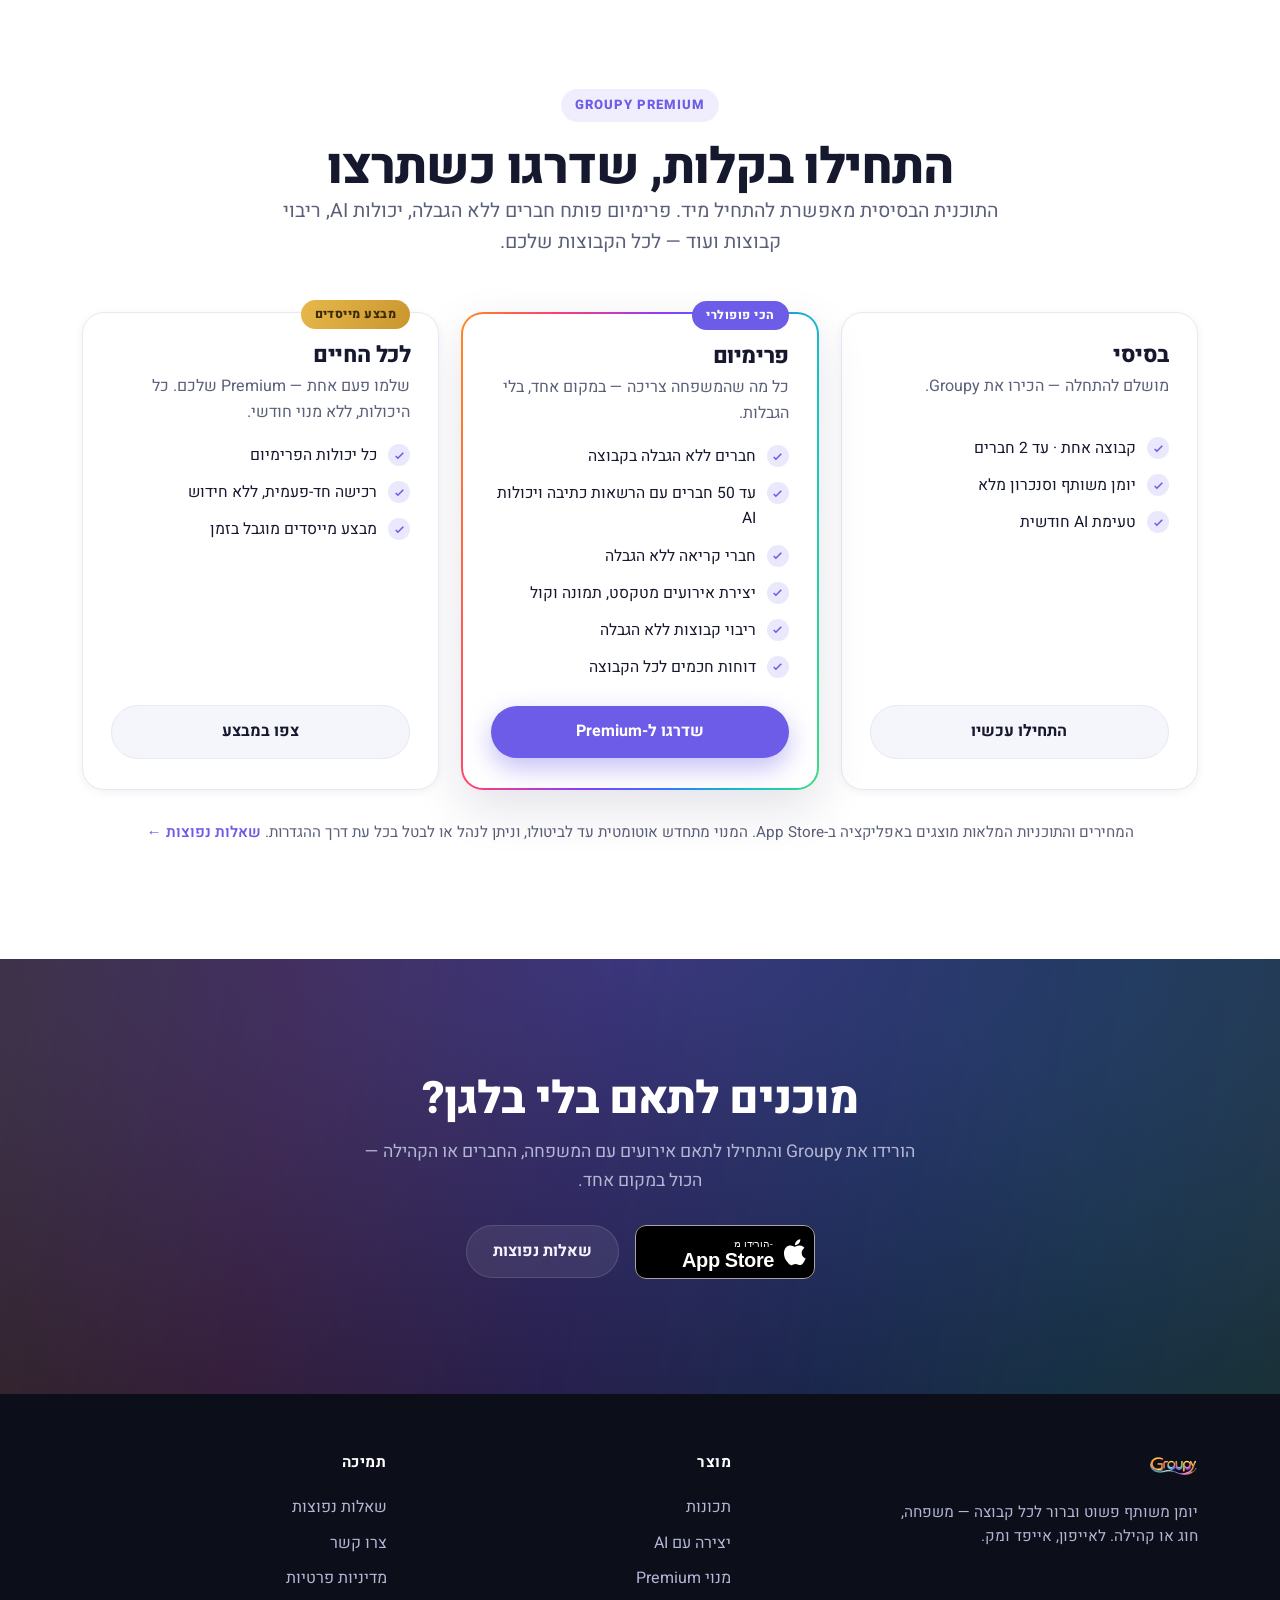
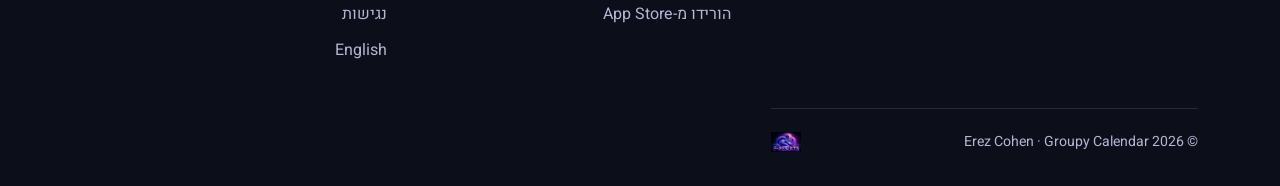
==== commit 909760a4: "fix(a11y): make skip-link targets focusable (tabindex=-1) Skip-to-content links pointed at non-focus" ====
--- a/index.html
+++ b/index.html
@@ -55,7 +55,7 @@
 </header>
 
 <!-- ===== Hero ===== -->
-<section class="hero" id="main-content">
+<section class="hero" id="main-content" tabindex="-1">
   <div class="container">
     <div class="hero-copy">
       <img class="hero-wordmark" src="/assets/img/groupy-wordmark.png" alt="Groupy" />
